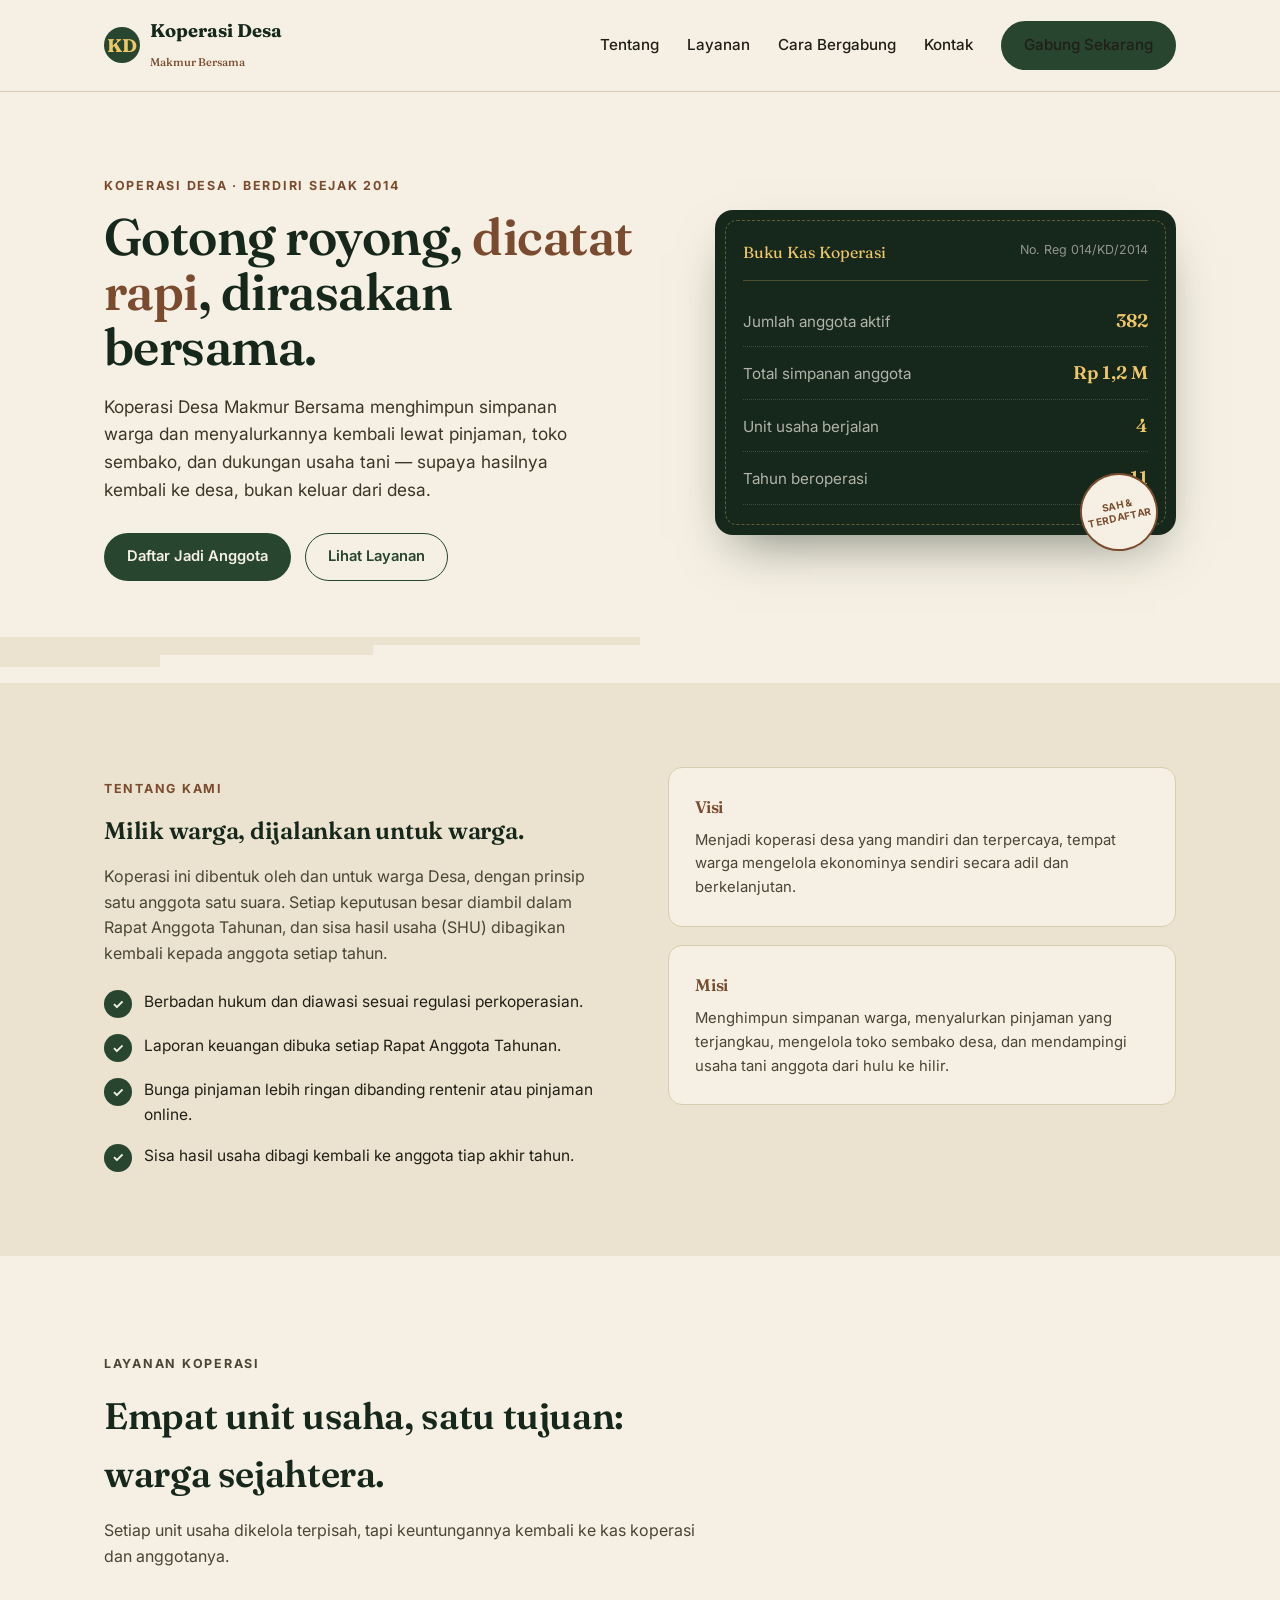
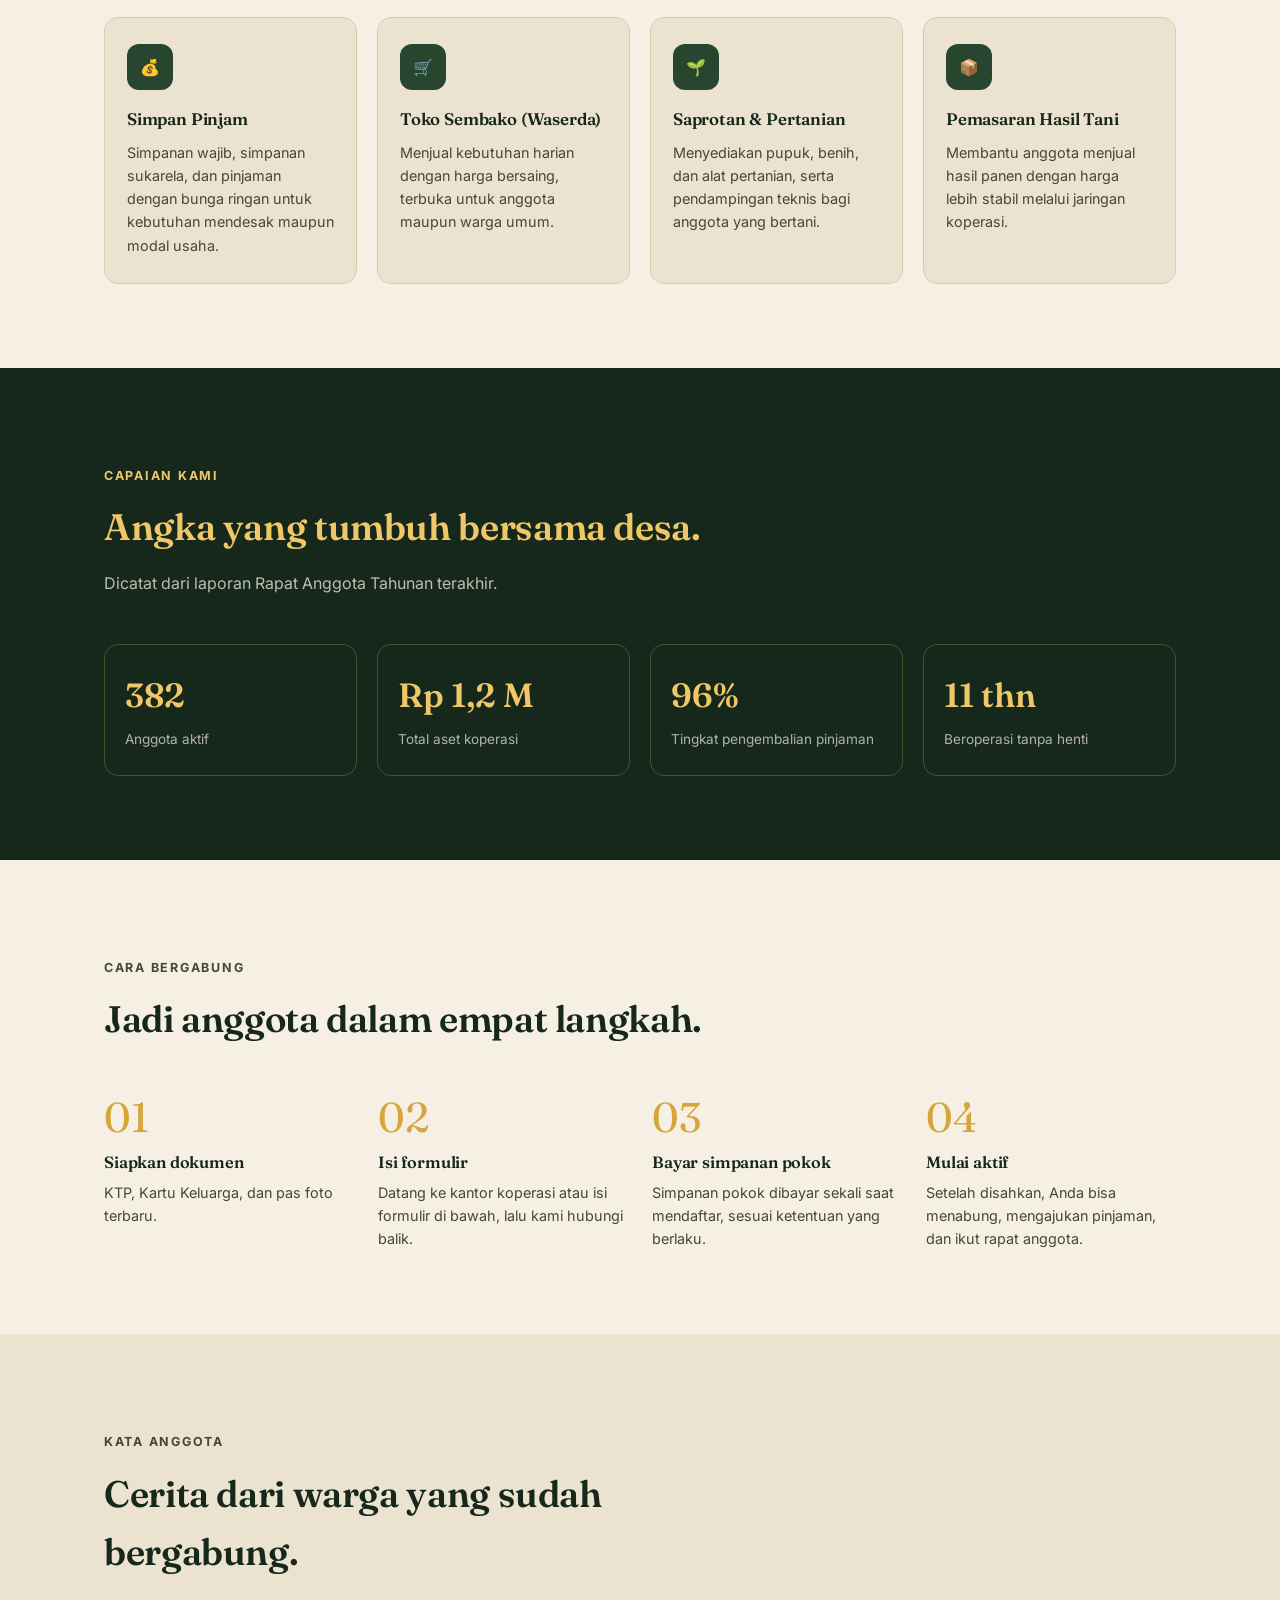
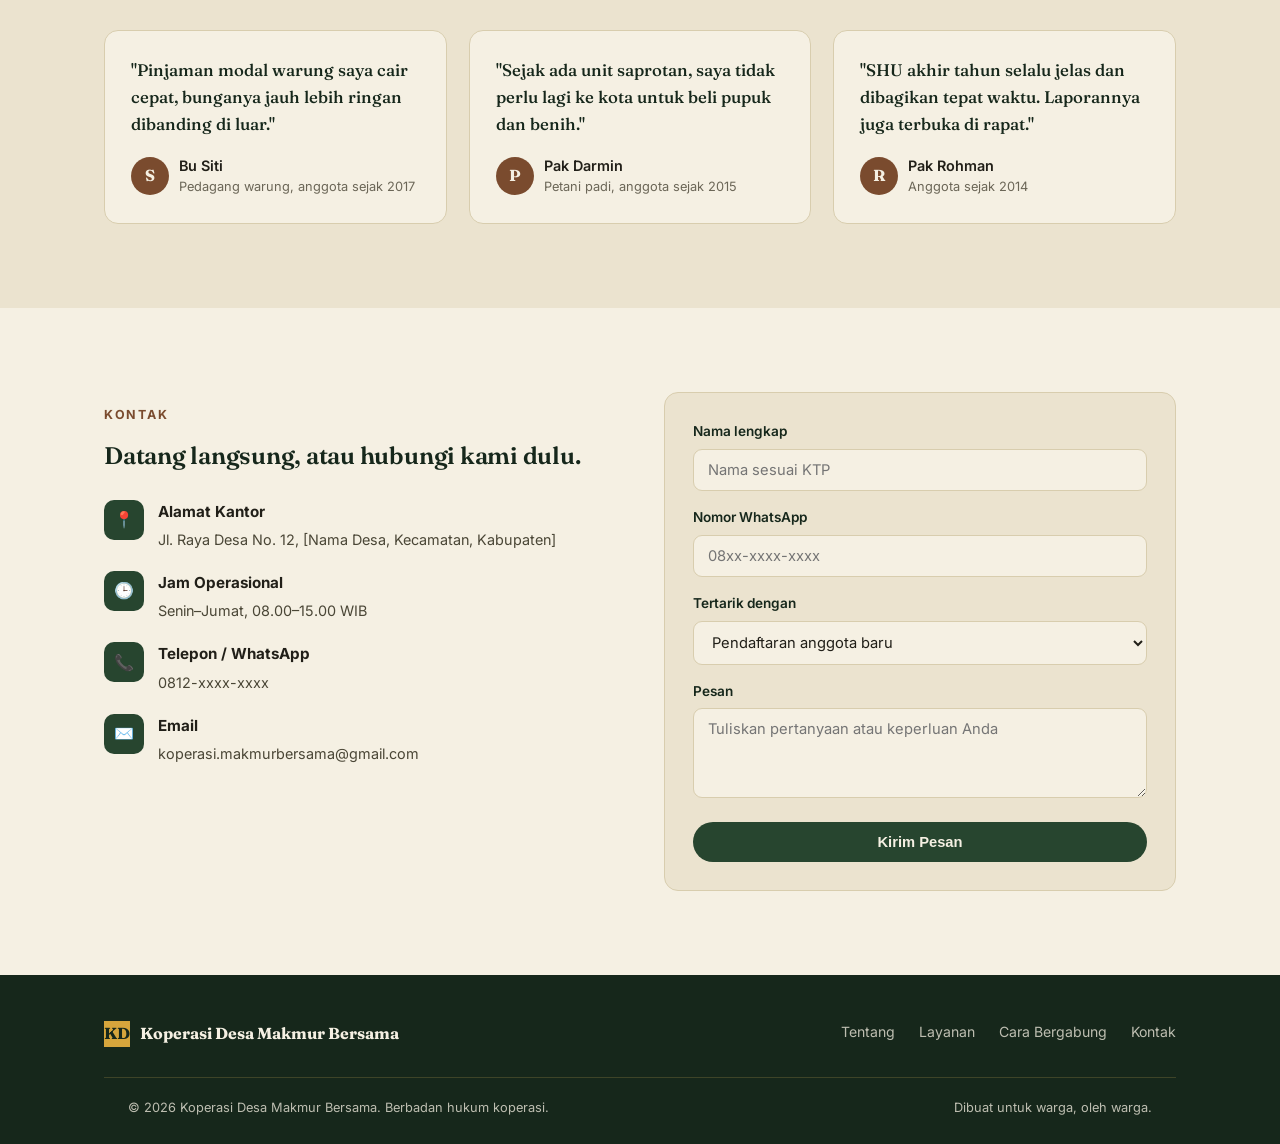
==== 99.99.99.9999/koperasi/index.html @ 0ef61eac "Add files via upload" ====
<!DOCTYPE html>
<html lang="id">
<head>
<meta charset="UTF-8">
<meta name="viewport" content="width=device-width, initial-scale=1.0">
<title>Koperasi Desa Makmur Bersama</title>
<meta name="description" content="Koperasi Desa Makmur Bersama — simpan pinjam, toko sembako, dan layanan pertanian untuk warga desa.">
<link rel="preconnect" href="https://fonts.googleapis.com">
<link rel="preconnect" href="https://fonts.gstatic.com" crossorigin>
<link href="https://fonts.googleapis.com/css2?family=Fraunces:opsz,wght@9..144,400;9..144,500;9..144,600;9..144,700&family=Inter:wght@400;500;600;700&display=swap" rel="stylesheet">
<style>
  :root{
    --hijau-sawah:#27452F;
    --hijau-tua:#16271B;
    --emas-padi:#D6A53C;
    --emas-muda:#F0C766;
    --tanah:#7A4B2E;
    --kertas:#F5F0E3;
    --kertas-gelap:#EBE3CF;
    --tinta:#211F18;
    --abu:#6B6657;
    --garis:#D8CDAE;
    --maxw:1120px;
    --radius:14px;
  }
  *{box-sizing:border-box;}
  html{scroll-behavior:smooth;}
  body{
    margin:0;
    background:var(--kertas);
    color:var(--tinta);
    font-family:'Inter',sans-serif;
    font-size:16px;
    line-height:1.6;
  }
  h1,h2,h3,.display{
    font-family:'Fraunces',serif;
    font-weight:600;
    letter-spacing:-0.01em;
    color:var(--hijau-tua);
    margin:0;
  }
  img{max-width:100%;display:block;}
  a{color:inherit;text-decoration:none;}
  .wrap{max-width:var(--maxw);margin:0 auto;padding:0 24px;}
  .eyebrow{
    font-size:0.78rem;
    text-transform:uppercase;
    letter-spacing:0.14em;
    color:var(--tanah);
    font-weight:700;
  }

  /* ===== Header ===== */
  header{
    position:sticky;top:0;z-index:50;
    background:rgba(245,240,227,0.92);
    backdrop-filter:blur(6px);
    border-bottom:1px solid var(--garis);
  }
  .navbar{
    display:flex;align-items:center;justify-content:space-between;
    padding:16px 24px;
  }
  .brand{display:flex;align-items:center;gap:10px;font-family:'Fraunces',serif;font-weight:700;font-size:1.15rem;color:var(--hijau-tua);}
  .brand .mark{
    width:36px;height:36px;border-radius:50%;
    background:var(--hijau-sawah);
    display:flex;align-items:center;justify-content:center;
    color:var(--emas-muda);font-weight:700;font-family:'Fraunces',serif;
    flex-shrink:0;
  }
  nav.menu{display:flex;gap:28px;align-items:center;}
  nav.menu a{font-size:0.95rem;font-weight:500;color:var(--tinta);}
  nav.menu a:hover{color:var(--hijau-sawah);}
  .btn{
    display:inline-flex;align-items:center;justify-content:center;gap:8px;
    padding:11px 22px;border-radius:999px;
    font-weight:600;font-size:0.92rem;
    border:1px solid transparent;cursor:pointer;
    transition:transform .15s ease, background .2s ease, color .2s ease;
  }
  .btn-primary{background:var(--hijau-sawah);color:var(--kertas);}
  .btn-primary:hover{background:var(--hijau-tua);}
  .btn-ghost{border-color:var(--hijau-sawah);color:var(--hijau-sawah);}
  .btn-ghost:hover{background:var(--hijau-sawah);color:var(--kertas);}
  .btn:active{transform:scale(0.97);}
  .navtoggle{display:none;background:none;border:none;font-size:1.6rem;color:var(--hijau-tua);cursor:pointer;}

  /* ===== Hero ===== */
  .hero{
    padding:72px 0 0;
    position:relative;
    overflow:hidden;
  }
  .hero-grid{
    display:grid;grid-template-columns:1.1fr 0.9fr;gap:48px;
    align-items:center;
    padding-bottom:56px;
  }
  .hero h1{font-size:clamp(2.2rem, 4vw, 3.4rem);line-height:1.08;}
  .hero h1 em{color:var(--tanah);font-style:normal;}
  .hero p.lede{
    margin-top:18px;font-size:1.08rem;color:#3a3727;max-width:480px;
  }
  .hero-cta{display:flex;gap:14px;margin-top:30px;flex-wrap:wrap;}

  /* passbook-style hero card */
  .passbook{
    background:var(--hijau-tua);
    border-radius:18px;
    padding:30px 28px;
    color:var(--kertas);
    position:relative;
    box-shadow:0 24px 50px -20px rgba(22,39,27,0.55);
  }
  .passbook::before{
    content:"";
    position:absolute;inset:10px;
    border:1px dashed rgba(240,199,102,0.35);
    border-radius:12px;
    pointer-events:none;
  }
  .passbook-head{
    display:flex;justify-content:space-between;align-items:flex-start;
    border-bottom:1px solid rgba(240,199,102,0.25);
    padding-bottom:14px;margin-bottom:14px;
  }
  .passbook-head .tag{font-family:'Fraunces',serif;font-size:1rem;color:var(--emas-muda);}
  .passbook-head .no{font-size:0.78rem;color:rgba(245,240,227,0.55);}
  .ledger-row{
    display:flex;justify-content:space-between;align-items:baseline;
    padding:11px 0;border-bottom:1px dotted rgba(245,240,227,0.18);
    font-size:0.95rem;
  }
  .ledger-row:last-child{border-bottom:none;}
  .ledger-row .label{color:rgba(245,240,227,0.7);}
  .ledger-row .value{font-family:'Fraunces',serif;font-weight:600;font-size:1.15rem;color:var(--emas-muda);}
  .stamp{
    position:absolute;right:18px;bottom:-16px;
    width:78px;height:78px;border-radius:50%;
    border:2px solid var(--tanah);
    color:var(--tanah);
    display:flex;align-items:center;justify-content:center;
    text-align:center;font-size:0.62rem;font-weight:700;letter-spacing:0.05em;
    text-transform:uppercase;background:var(--kertas);
    transform:rotate(-12deg);
    line-height:1.2;
  }

  /* terraced divider — signature motif */
  .terrace{height:46px;width:100%;display:block;}

  section{padding:84px 0;}
  .section-head{max-width:620px;margin-bottom:48px;}
  .section-head h2{font-size:clamp(1.7rem,3vw,2.3rem);margin-top:10px;}
  .section-head p{margin-top:14px;color:#4a4636;}

  /* ===== Tentang ===== */
  .tentang{background:var(--kertas-gelap);}
  .tentang-grid{display:grid;grid-template-columns:1fr 1fr;gap:56px;align-items:start;}
  .tentang-list{list-style:none;margin:24px 0 0;padding:0;display:grid;gap:16px;}
  .tentang-list li{display:flex;gap:12px;align-items:flex-start;font-size:0.97rem;}
  .tentang-list .ico{
    flex-shrink:0;width:28px;height:28px;border-radius:50%;
    background:var(--hijau-sawah);color:var(--kertas);
    display:flex;align-items:center;justify-content:center;font-size:0.85rem;font-weight:700;
  }
  .visi-card{
    background:var(--kertas);border:1px solid var(--garis);border-radius:var(--radius);
    padding:26px;
  }
  .visi-card + .visi-card{margin-top:18px;}
  .visi-card h3{font-size:1.05rem;color:var(--tanah);margin-bottom:8px;}
  .visi-card p{margin:0;font-size:0.93rem;color:#4a4636;}

  /* ===== Layanan ===== */
  .layanan-grid{display:grid;grid-template-columns:repeat(4,1fr);gap:20px;}
  .card{
    background:var(--kertas-gelap);
    border:1px solid var(--garis);
    border-radius:var(--radius);
    padding:26px 22px;
    transition:transform .2s ease, box-shadow .2s ease;
  }
  .card:hover{transform:translateY(-4px);box-shadow:0 16px 30px -18px rgba(33,31,24,0.35);}
  .card .ico-wrap{
    width:46px;height:46px;border-radius:12px;background:var(--hijau-sawah);
    display:flex;align-items:center;justify-content:center;margin-bottom:16px;
    color:var(--emas-muda);
  }
  .card h3{font-size:1.05rem;margin-bottom:8px;}
  .card p{margin:0;font-size:0.9rem;color:#4a4636;}

  /* ===== Keunggulan ===== */
  .keunggulan{background:var(--hijau-tua);color:var(--kertas);}
  .keunggulan .section-head h2{color:var(--emas-muda);}
  .keunggulan .section-head p{color:rgba(245,240,227,0.75);}
  .keunggulan-grid{display:grid;grid-template-columns:repeat(4,1fr);gap:20px;}
  .stat{
    border:1px solid rgba(240,199,102,0.25);
    border-radius:var(--radius);
    padding:24px 20px;
    text-align:left;
  }
  .stat .num{font-family:'Fraunces',serif;font-size:2.1rem;color:var(--emas-muda);font-weight:600;}
  .stat .lbl{font-size:0.85rem;color:rgba(245,240,227,0.7);margin-top:6px;}

  /* ===== Cara Bergabung ===== */
  .langkah-grid{display:grid;grid-template-columns:repeat(4,1fr);gap:24px;}
  .langkah{position:relative;padding-left:0;}
  .langkah .step-no{
    font-family:'Fraunces',serif;font-size:2.6rem;color:var(--emas-padi);
    line-height:1;
  }
  .langkah h3{font-size:1.02rem;margin:10px 0 6px;}
  .langkah p{margin:0;font-size:0.9rem;color:#4a4636;}

  /* ===== Testimoni ===== */
  .testimoni{background:var(--kertas-gelap);}
  .testi-grid{display:grid;grid-template-columns:repeat(3,1fr);gap:22px;}
  .testi-card{
    background:var(--kertas);border:1px solid var(--garis);border-radius:var(--radius);
    padding:26px;
  }
  .testi-card p.quote{font-family:'Fraunces',serif;font-size:1.05rem;color:var(--hijau-tua);margin:0 0 16px;font-weight:500;}
  .testi-who{display:flex;align-items:center;gap:10px;}
  .testi-who .avatar{
    width:38px;height:38px;border-radius:50%;background:var(--tanah);color:var(--kertas);
    display:flex;align-items:center;justify-content:center;font-weight:700;font-family:'Fraunces',serif;
    flex-shrink:0;
  }
  .testi-who .name{font-weight:600;font-size:0.9rem;}
  .testi-who .role{font-size:0.8rem;color:var(--abu);}

  /* ===== Kontak ===== */
  .kontak-grid{display:grid;grid-template-columns:1fr 1fr;gap:48px;}
  .info-row{display:flex;gap:14px;margin-bottom:20px;align-items:flex-start;}
  .info-row .ico{
    width:40px;height:40px;border-radius:10px;background:var(--hijau-sawah);color:var(--emas-muda);
    display:flex;align-items:center;justify-content:center;flex-shrink:0;
  }
  .info-row h4{margin:0 0 4px;font-size:0.95rem;}
  .info-row p{margin:0;font-size:0.9rem;color:#4a4636;}
  form.formulir{
    background:var(--kertas-gelap);border:1px solid var(--garis);border-radius:var(--radius);
    padding:28px;display:grid;gap:16px;
  }
  .formulir label{font-size:0.85rem;font-weight:600;display:block;margin-bottom:6px;color:var(--hijau-tua);}
  .formulir input, .formulir select, .formulir textarea{
    width:100%;padding:11px 14px;border-radius:9px;border:1px solid var(--garis);
    background:var(--kertas);font-family:inherit;font-size:0.92rem;color:var(--tinta);
  }
  .formulir input:focus, .formulir select:focus, .formulir textarea:focus{
    outline:2px solid var(--hijau-sawah);outline-offset:1px;
  }
  .formulir textarea{resize:vertical;min-height:90px;}

  /* ===== Footer ===== */
  footer{background:var(--hijau-tua);color:rgba(245,240,227,0.75);padding:46px 0 26px;}
  .footer-grid{display:flex;justify-content:space-between;flex-wrap:wrap;gap:24px;padding-bottom:30px;border-bottom:1px solid rgba(240,199,102,0.18);}
  .footer-brand{display:flex;align-items:center;gap:10px;color:var(--kertas);font-family:'Fraunces',serif;font-weight:700;}
  .footer-links{display:flex;gap:24px;flex-wrap:wrap;font-size:0.88rem;}
  .footer-bottom{padding-top:20px;font-size:0.8rem;display:flex;justify-content:space-between;flex-wrap:wrap;gap:8px;}

  /* ===== Responsiveness ===== */
  @media (max-width: 920px){
    .hero-grid, .tentang-grid, .kontak-grid{grid-template-columns:1fr;}
    .layanan-grid, .keunggulan-grid, .langkah-grid{grid-template-columns:repeat(2,1fr);}
    .testi-grid{grid-template-columns:1fr;}
  }
  @media (max-width: 680px){
    nav.menu{
      position:fixed;top:68px;left:0;right:0;background:var(--kertas);
      flex-direction:column;align-items:flex-start;padding:20px 24px;
      border-bottom:1px solid var(--garis);
      display:none;gap:16px;
    }
    nav.menu.open{display:flex;}
    .navtoggle{display:block;}
    .layanan-grid, .keunggulan-grid, .langkah-grid{grid-template-columns:1fr;}
    .hero{padding-top:24px;}
  }
</style>
</head>
<body>

<header>
  <div class="navbar wrap">
    <div class="brand">
      <span class="mark">KD</span>
      <span>Koperasi Desa<br><small style="font-weight:500;font-size:0.7rem;color:var(--tanah);">Makmur Bersama</small></span>
    </div>
    <nav class="menu" id="menu">
      <a href="#tentang">Tentang</a>
      <a href="#layanan">Layanan</a>
      <a href="#bergabung">Cara Bergabung</a>
      <a href="#kontak">Kontak</a>
      <a href="#kontak" class="btn btn-primary">Gabung Sekarang</a>
    </nav>
    <button class="navtoggle" id="navtoggle" aria-label="Buka menu">☰</button>
  </div>
</header>

<section class="hero">
  <div class="wrap hero-grid">
    <div>
      <p class="eyebrow">Koperasi Desa · Berdiri sejak 2014</p>
      <h1>Gotong royong, <em>dicatat rapi</em>, dirasakan bersama.</h1>
      <p class="lede">Koperasi Desa Makmur Bersama menghimpun simpanan warga dan menyalurkannya kembali lewat pinjaman, toko sembako, dan dukungan usaha tani — supaya hasilnya kembali ke desa, bukan keluar dari desa.</p>
      <div class="hero-cta">
        <a href="#kontak" class="btn btn-primary">Daftar Jadi Anggota</a>
        <a href="#layanan" class="btn btn-ghost">Lihat Layanan</a>
      </div>
    </div>
    <div class="passbook">
      <div class="passbook-head">
        <span class="tag">Buku Kas Koperasi</span>
        <span class="no">No. Reg 014/KD/2014</span>
      </div>
      <div class="ledger-row"><span class="label">Jumlah anggota aktif</span><span class="value" data-count="382">0</span></div>
      <div class="ledger-row"><span class="label">Total simpanan anggota</span><span class="value">Rp 1,2 M</span></div>
      <div class="ledger-row"><span class="label">Unit usaha berjalan</span><span class="value" data-count="4">0</span></div>
      <div class="ledger-row"><span class="label">Tahun beroperasi</span><span class="value" data-count="11">0</span></div>
      <div class="stamp">Sah &amp;<br>Terdaftar</div>
    </div>
  </div>
  <svg class="terrace" viewBox="0 0 1200 46" preserveAspectRatio="none">
    <rect width="1200" height="46" fill="#EBE3CF"/>
    <path d="M0 46 L0 30 L150 30 L150 18 L350 18 L350 8 L600 8 L600 0 L1200 0 L1200 46 Z" fill="#F5F0E3"/>
  </svg>
</section>

<section id="tentang" class="tentang">
  <div class="wrap tentang-grid">
    <div>
      <p class="eyebrow">Tentang Kami</p>
      <h2>Milik warga, dijalankan untuk warga.</h2>
      <p style="margin-top:14px;color:#4a4636;">Koperasi ini dibentuk oleh dan untuk warga Desa, dengan prinsip satu anggota satu suara. Setiap keputusan besar diambil dalam Rapat Anggota Tahunan, dan sisa hasil usaha (SHU) dibagikan kembali kepada anggota setiap tahun.</p>
      <ul class="tentang-list">
        <li><span class="ico">✓</span><span>Berbadan hukum dan diawasi sesuai regulasi perkoperasian.</span></li>
        <li><span class="ico">✓</span><span>Laporan keuangan dibuka setiap Rapat Anggota Tahunan.</span></li>
        <li><span class="ico">✓</span><span>Bunga pinjaman lebih ringan dibanding rentenir atau pinjaman online.</span></li>
        <li><span class="ico">✓</span><span>Sisa hasil usaha dibagi kembali ke anggota tiap akhir tahun.</span></li>
      </ul>
    </div>
    <div>
      <div class="visi-card">
        <h3>Visi</h3>
        <p>Menjadi koperasi desa yang mandiri dan terpercaya, tempat warga mengelola ekonominya sendiri secara adil dan berkelanjutan.</p>
      </div>
      <div class="visi-card">
        <h3>Misi</h3>
        <p>Menghimpun simpanan warga, menyalurkan pinjaman yang terjangkau, mengelola toko sembako desa, dan mendampingi usaha tani anggota dari hulu ke hilir.</p>
      </div>
    </div>
  </div>
</section>

<section id="layanan">
  <div class="wrap">
    <div class="section-head">
      <p class="eyebrow">Layanan Koperasi</p>
      <h2>Empat unit usaha, satu tujuan: warga sejahtera.</h2>
      <p>Setiap unit usaha dikelola terpisah, tapi keuntungannya kembali ke kas koperasi dan anggotanya.</p>
    </div>
    <div class="layanan-grid">
      <div class="card">
        <div class="ico-wrap">💰</div>
        <h3>Simpan Pinjam</h3>
        <p>Simpanan wajib, simpanan sukarela, dan pinjaman dengan bunga ringan untuk kebutuhan mendesak maupun modal usaha.</p>
      </div>
      <div class="card">
        <div class="ico-wrap">🛒</div>
        <h3>Toko Sembako (Waserda)</h3>
        <p>Menjual kebutuhan harian dengan harga bersaing, terbuka untuk anggota maupun warga umum.</p>
      </div>
      <div class="card">
        <div class="ico-wrap">🌱</div>
        <h3>Saprotan &amp; Pertanian</h3>
        <p>Menyediakan pupuk, benih, dan alat pertanian, serta pendampingan teknis bagi anggota yang bertani.</p>
      </div>
      <div class="card">
        <div class="ico-wrap">📦</div>
        <h3>Pemasaran Hasil Tani</h3>
        <p>Membantu anggota menjual hasil panen dengan harga lebih stabil melalui jaringan koperasi.</p>
      </div>
    </div>
  </div>
</section>

<section class="keunggulan">
  <div class="wrap">
    <div class="section-head">
      <p class="eyebrow" style="color:var(--emas-muda);">Capaian Kami</p>
      <h2>Angka yang tumbuh bersama desa.</h2>
      <p>Dicatat dari laporan Rapat Anggota Tahunan terakhir.</p>
    </div>
    <div class="keunggulan-grid">
      <div class="stat"><div class="num">382</div><div class="lbl">Anggota aktif</div></div>
      <div class="stat"><div class="num">Rp 1,2 M</div><div class="lbl">Total aset koperasi</div></div>
      <div class="stat"><div class="num">96%</div><div class="lbl">Tingkat pengembalian pinjaman</div></div>
      <div class="stat"><div class="num">11 thn</div><div class="lbl">Beroperasi tanpa henti</div></div>
    </div>
  </div>
</section>

<section id="bergabung">
  <div class="wrap">
    <div class="section-head">
      <p class="eyebrow">Cara Bergabung</p>
      <h2>Jadi anggota dalam empat langkah.</h2>
    </div>
    <div class="langkah-grid">
      <div class="langkah">
        <div class="step-no">01</div>
        <h3>Siapkan dokumen</h3>
        <p>KTP, Kartu Keluarga, dan pas foto terbaru.</p>
      </div>
      <div class="langkah">
        <div class="step-no">02</div>
        <h3>Isi formulir</h3>
        <p>Datang ke kantor koperasi atau isi formulir di bawah, lalu kami hubungi balik.</p>
      </div>
      <div class="langkah">
        <div class="step-no">03</div>
        <h3>Bayar simpanan pokok</h3>
        <p>Simpanan pokok dibayar sekali saat mendaftar, sesuai ketentuan yang berlaku.</p>
      </div>
      <div class="langkah">
        <div class="step-no">04</div>
        <h3>Mulai aktif</h3>
        <p>Setelah disahkan, Anda bisa menabung, mengajukan pinjaman, dan ikut rapat anggota.</p>
      </div>
    </div>
  </div>
</section>

<section class="testimoni">
  <div class="wrap">
    <div class="section-head">
      <p class="eyebrow">Kata Anggota</p>
      <h2>Cerita dari warga yang sudah bergabung.</h2>
    </div>
    <div class="testi-grid">
      <div class="testi-card">
        <p class="quote">"Pinjaman modal warung saya cair cepat, bunganya jauh lebih ringan dibanding di luar."</p>
        <div class="testi-who"><span class="avatar">S</span><div><div class="name">Bu Siti</div><div class="role">Pedagang warung, anggota sejak 2017</div></div></div>
      </div>
      <div class="testi-card">
        <p class="quote">"Sejak ada unit saprotan, saya tidak perlu lagi ke kota untuk beli pupuk dan benih."</p>
        <div class="testi-who"><span class="avatar">P</span><div><div class="name">Pak Darmin</div><div class="role">Petani padi, anggota sejak 2015</div></div></div>
      </div>
      <div class="testi-card">
        <p class="quote">"SHU akhir tahun selalu jelas dan dibagikan tepat waktu. Laporannya juga terbuka di rapat."</p>
        <div class="testi-who"><span class="avatar">R</span><div><div class="name">Pak Rohman</div><div class="role">Anggota sejak 2014</div></div></div>
      </div>
    </div>
  </div>
</section>

<section id="kontak">
  <div class="wrap kontak-grid">
    <div>
      <p class="eyebrow">Kontak</p>
      <h2 style="margin-bottom:24px;">Datang langsung, atau hubungi kami dulu.</h2>
      <div class="info-row">
        <div class="ico">📍</div>
        <div><h4>Alamat Kantor</h4><p>Jl. Raya Desa No. 12, [Nama Desa, Kecamatan, Kabupaten]</p></div>
      </div>
      <div class="info-row">
        <div class="ico">🕒</div>
        <div><h4>Jam Operasional</h4><p>Senin–Jumat, 08.00–15.00 WIB</p></div>
      </div>
      <div class="info-row">
        <div class="ico">📞</div>
        <div><h4>Telepon / WhatsApp</h4><p>0812-xxxx-xxxx</p></div>
      </div>
      <div class="info-row">
        <div class="ico">✉️</div>
        <div><h4>Email</h4><p>koperasi.makmurbersama@gmail.com</p></div>
      </div>
    </div>
    <form class="formulir" action="mailto:koperasi.makmurbersama@gmail.com" method="post" enctype="text/plain">
      <div>
        <label for="nama">Nama lengkap</label>
        <input type="text" id="nama" name="nama" placeholder="Nama sesuai KTP" required>
      </div>
      <div>
        <label for="wa">Nomor WhatsApp</label>
        <input type="tel" id="wa" name="whatsapp" placeholder="08xx-xxxx-xxxx" required>
      </div>
      <div>
        <label for="minat">Tertarik dengan</label>
        <select id="minat" name="minat">
          <option>Pendaftaran anggota baru</option>
          <option>Simpan pinjam</option>
          <option>Toko sembako</option>
          <option>Saprotan / pertanian</option>
          <option>Pertanyaan lain</option>
        </select>
      </div>
      <div>
        <label for="pesan">Pesan</label>
        <textarea id="pesan" name="pesan" placeholder="Tuliskan pertanyaan atau keperluan Anda"></textarea>
      </div>
      <button type="submit" class="btn btn-primary">Kirim Pesan</button>
    </form>
  </div>
</section>

<footer>
  <div class="wrap">
    <div class="footer-grid">
      <div class="footer-brand"><span class="mark" style="background:var(--emas-padi);color:var(--hijau-tua);">KD</span> Koperasi Desa Makmur Bersama</div>
      <div class="footer-links">
        <a href="#tentang">Tentang</a>
        <a href="#layanan">Layanan</a>
        <a href="#bergabung">Cara Bergabung</a>
        <a href="#kontak">Kontak</a>
      </div>
    </div>
    <div class="wrap footer-bottom">
      <span>© 2026 Koperasi Desa Makmur Bersama. Berbadan hukum koperasi.</span>
      <span>Dibuat untuk warga, oleh warga.</span>
    </div>
  </div>
</footer>

<script>
  const toggle = document.getElementById('navtoggle');
  const menu = document.getElementById('menu');
  toggle.addEventListener('click', () => menu.classList.toggle('open'));
  menu.querySelectorAll('a').forEach(a => a.addEventListener('click', () => menu.classList.remove('open')));

  // simple count-up for ledger numbers, respects reduced motion
  const prefersReduced = window.matchMedia('(prefers-reduced-motion: reduce)').matches;
  document.querySelectorAll('[data-count]').forEach(el => {
    const target = parseInt(el.getAttribute('data-count'), 10);
    if (prefersReduced) { el.textContent = target; return; }
    let current = 0;
    const step = Math.max(1, Math.ceil(target / 40));
    const tick = () => {
      current += step;
      if (current >= target) { el.textContent = target; return; }
      el.textContent = current;
      requestAnimationFrame(tick);
    };
    requestAnimationFrame(tick);
  });
</script>

</body>
</html>
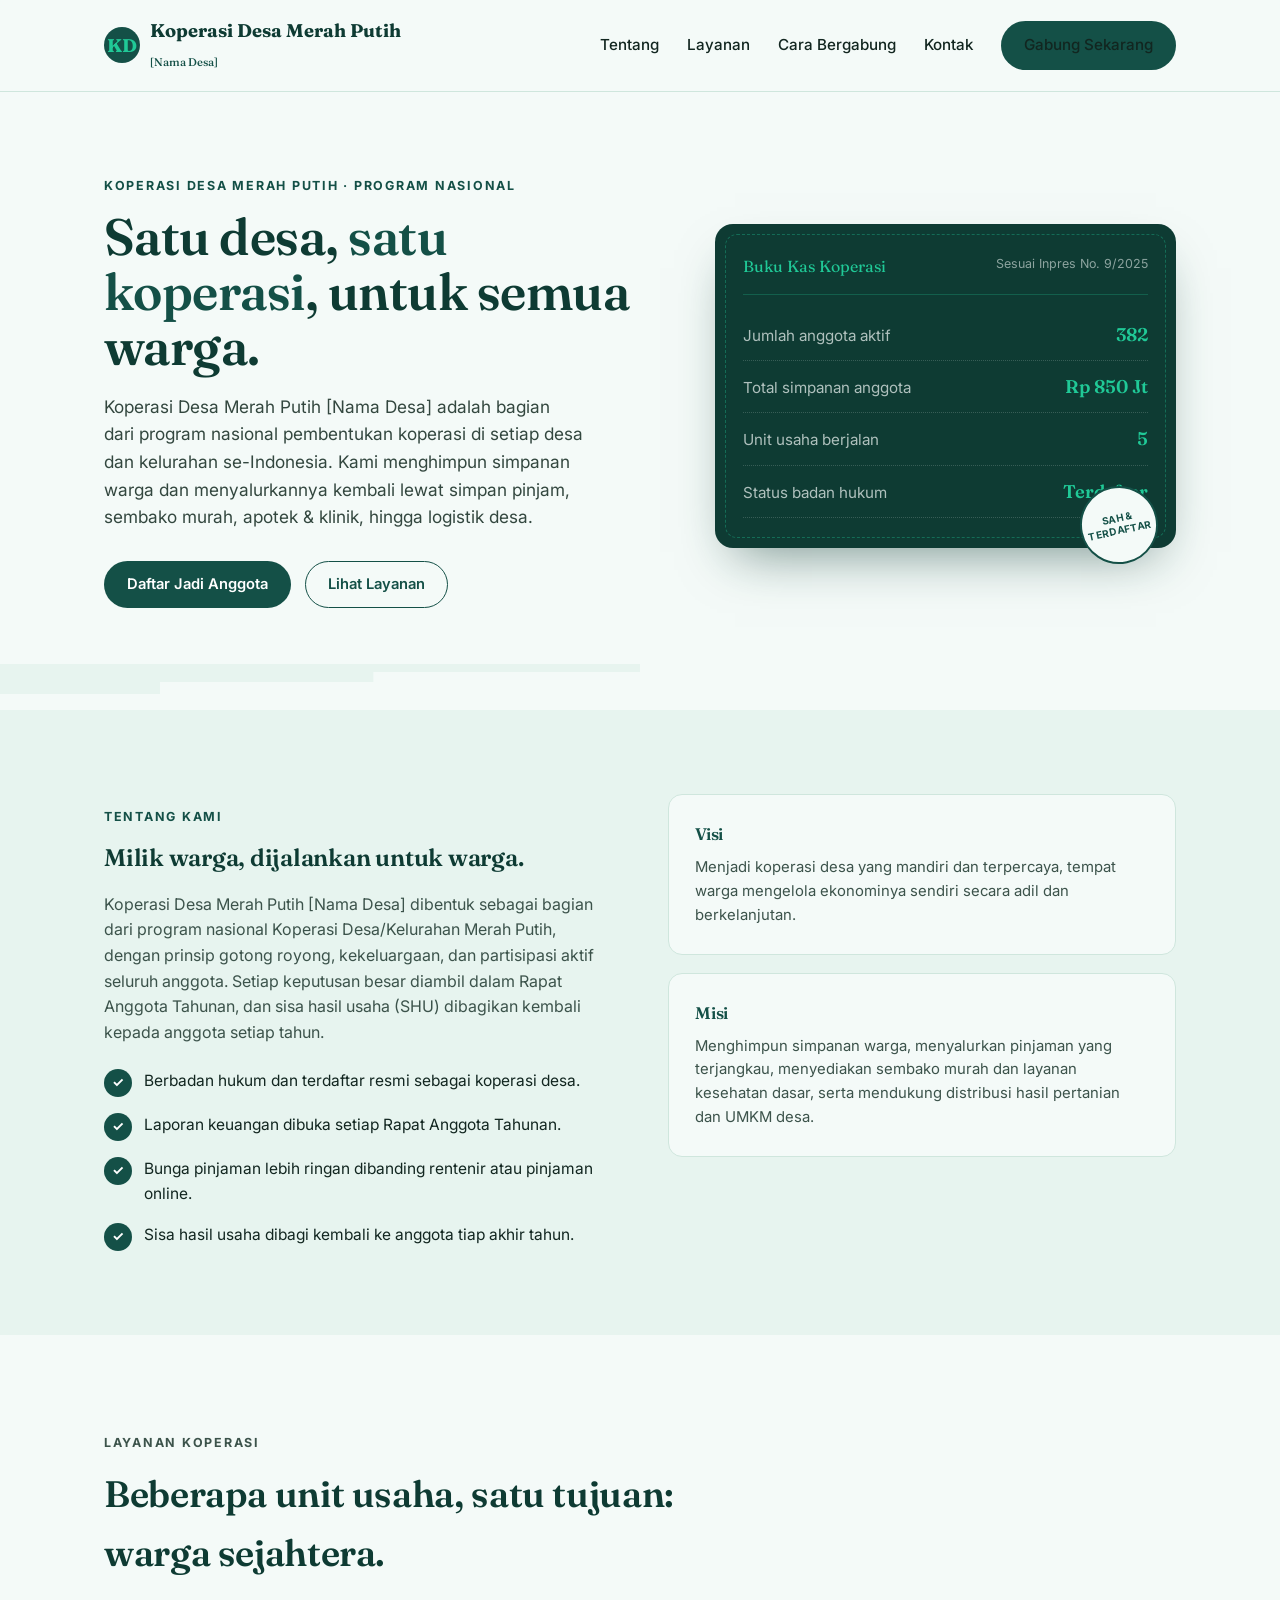
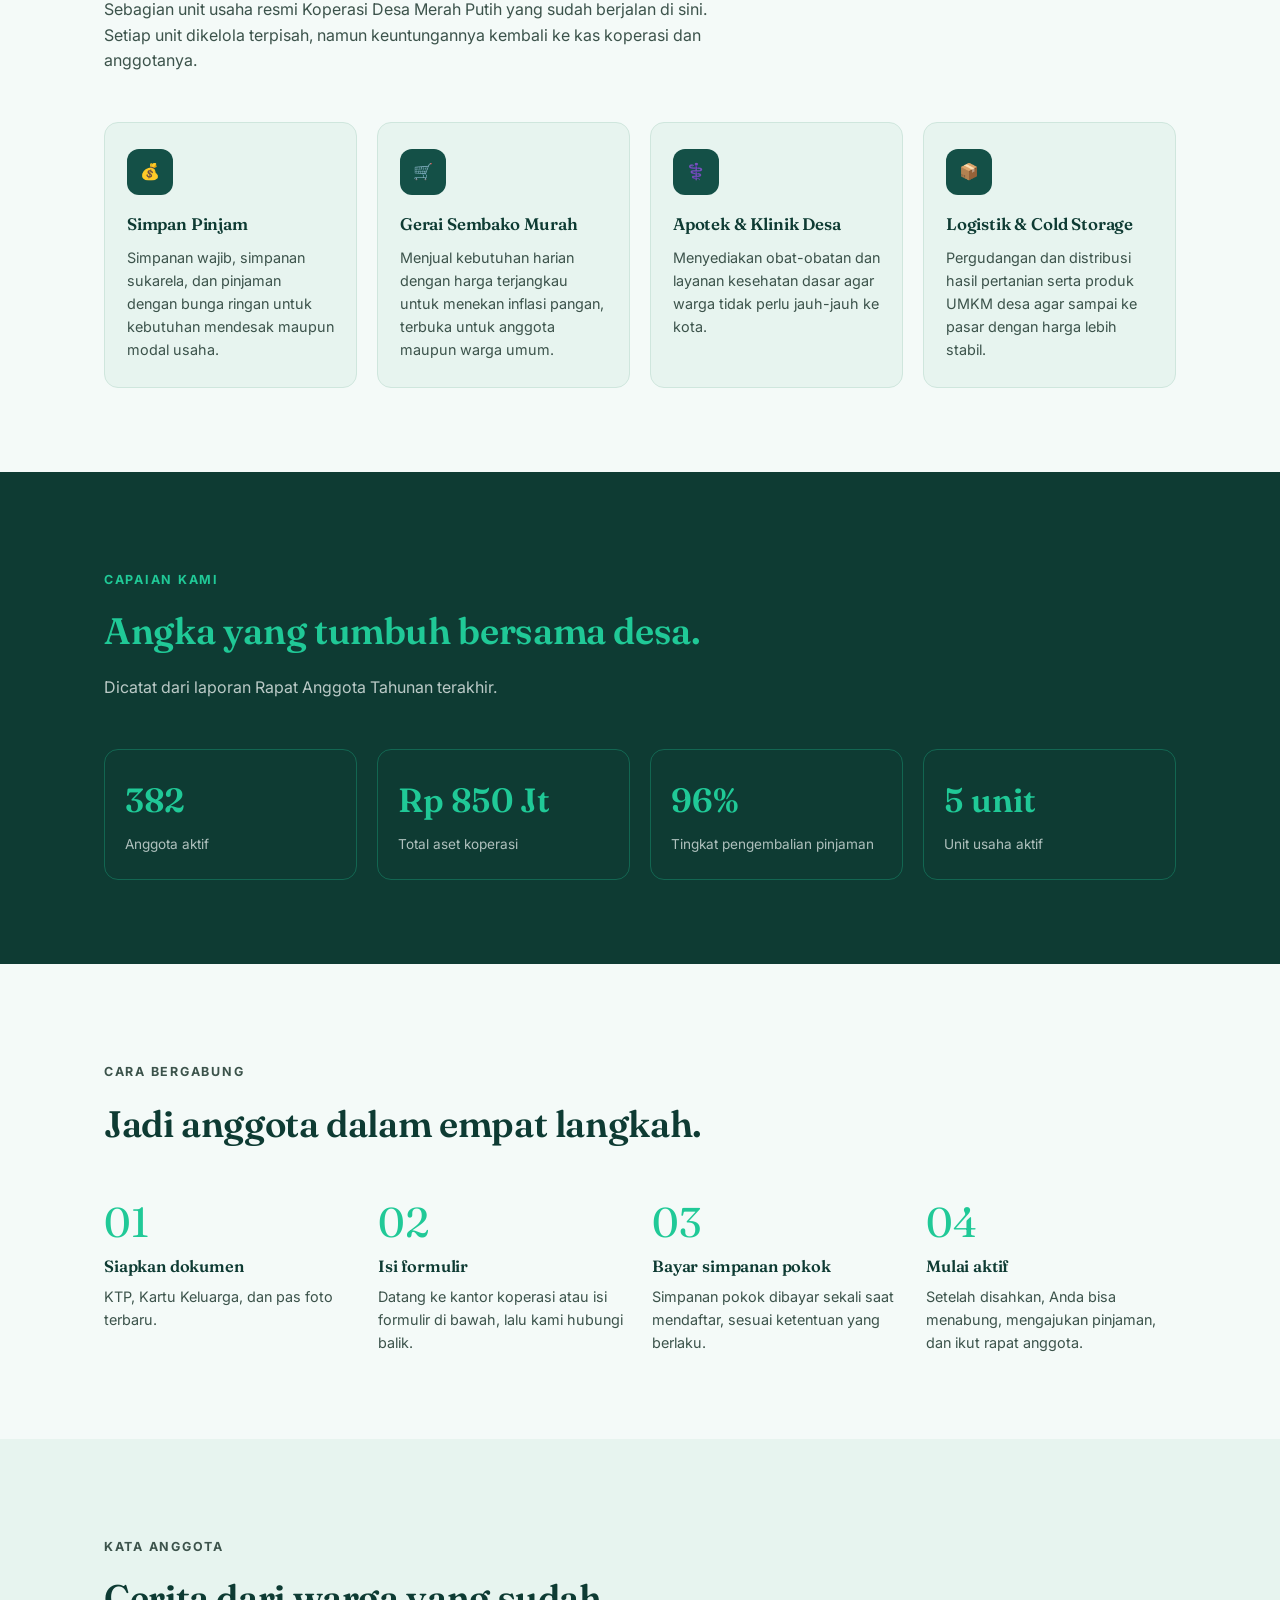
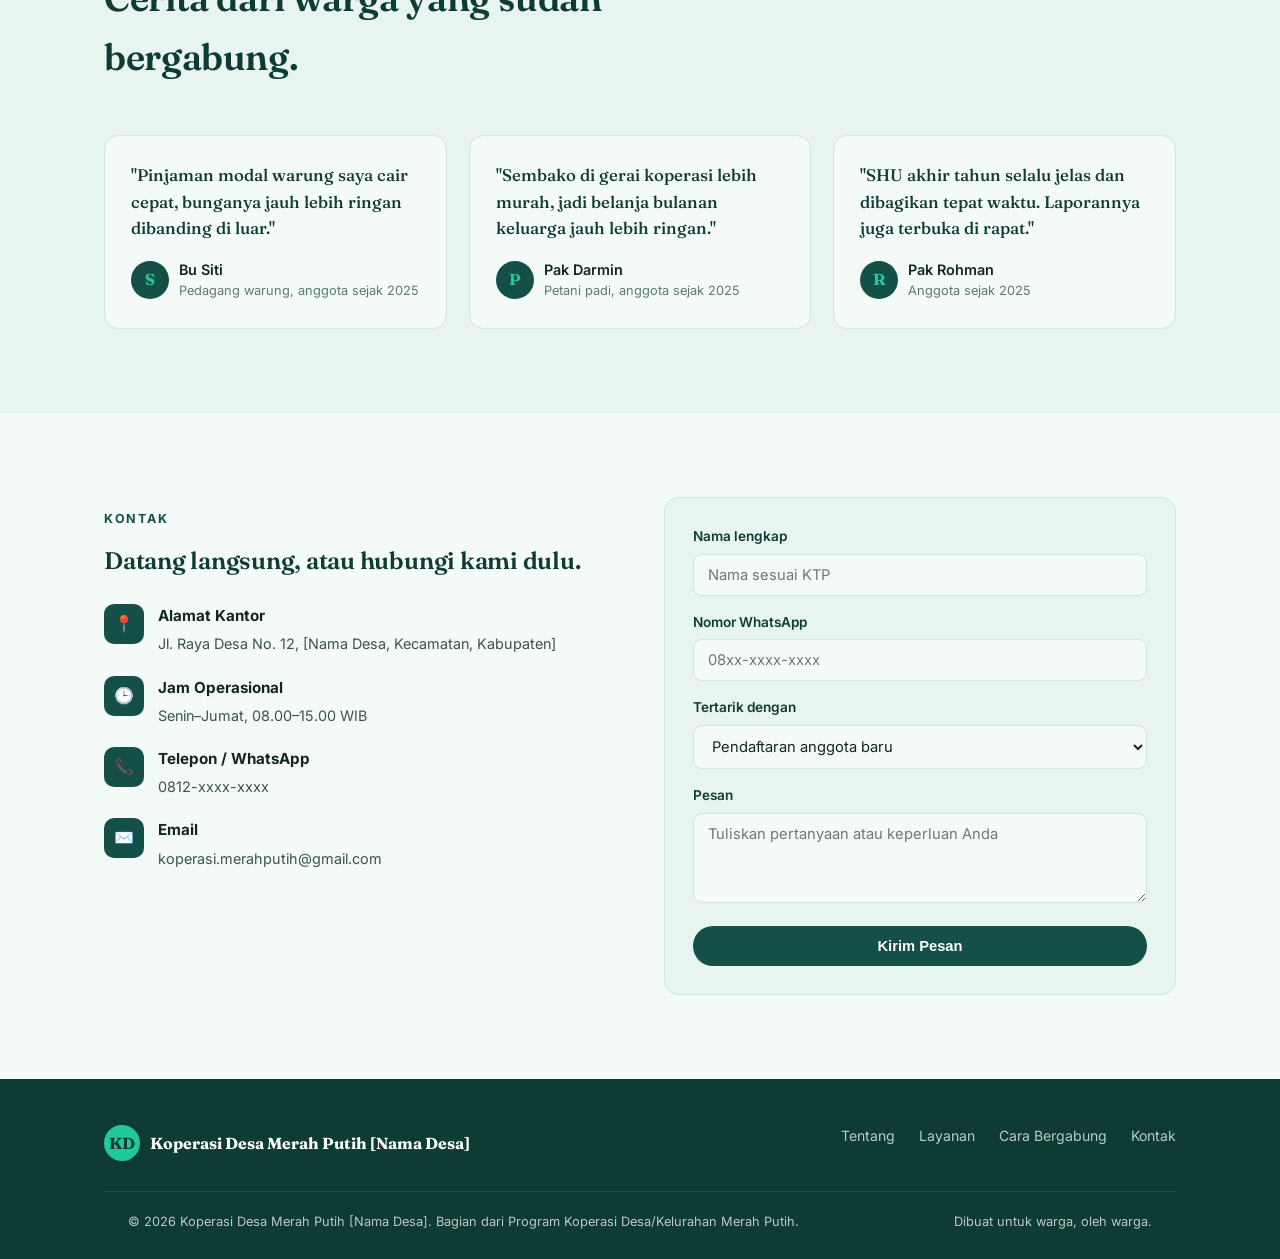
==== commit a0eca31c: "Add files via upload" ====
--- a/99.99.99.9999/koperasi/index.html
+++ b/99.99.99.9999/koperasi/index.html
@@ -3,23 +3,22 @@
 <head>
 <meta charset="UTF-8">
 <meta name="viewport" content="width=device-width, initial-scale=1.0">
-<title>Koperasi Desa Makmur Bersama</title>
-<meta name="description" content="Koperasi Desa Makmur Bersama — simpan pinjam, toko sembako, dan layanan pertanian untuk warga desa.">
+<title>Koperasi Desa Merah Putih</title>
+<meta name="description" content="Koperasi Desa Merah Putih — simpan pinjam, sembako murah, apotek &amp; klinik, hingga logistik desa untuk warga.">
 <link rel="preconnect" href="https://fonts.googleapis.com">
 <link rel="preconnect" href="https://fonts.gstatic.com" crossorigin>
 <link href="https://fonts.googleapis.com/css2?family=Fraunces:opsz,wght@9..144,400;9..144,500;9..144,600;9..144,700&family=Inter:wght@400;500;600;700&display=swap" rel="stylesheet">
 <style>
   :root{
-    --hijau-sawah:#27452F;
-    --hijau-tua:#16271B;
-    --emas-padi:#D6A53C;
-    --emas-muda:#F0C766;
-    --tanah:#7A4B2E;
-    --kertas:#F5F0E3;
-    --kertas-gelap:#EBE3CF;
-    --tinta:#211F18;
-    --abu:#6B6657;
-    --garis:#D8CDAE;
+    --hijau-tua:#0E3B33;
+    --hijau-sawah:#145047;
+    --teal:#20C997;
+    --teal-pudar:#BFEEDF;
+    --kertas:#F4FAF8;
+    --kertas-gelap:#E7F4EF;
+    --tinta:#122620;
+    --abu:#5C7A72;
+    --garis:#CFE6DD;
     --maxw:1120px;
     --radius:14px;
   }
@@ -47,14 +46,14 @@
     font-size:0.78rem;
     text-transform:uppercase;
     letter-spacing:0.14em;
-    color:var(--tanah);
+    color:var(--hijau-sawah);
     font-weight:700;
   }
 
   /* ===== Header ===== */
   header{
     position:sticky;top:0;z-index:50;
-    background:rgba(245,240,227,0.92);
+    background:rgba(244,250,248,0.92);
     backdrop-filter:blur(6px);
     border-bottom:1px solid var(--garis);
   }
@@ -67,9 +66,10 @@
     width:36px;height:36px;border-radius:50%;
     background:var(--hijau-sawah);
     display:flex;align-items:center;justify-content:center;
-    color:var(--emas-muda);font-weight:700;font-family:'Fraunces',serif;
+    color:var(--teal);font-weight:700;font-family:'Fraunces',serif;
     flex-shrink:0;
   }
+  .brand small{font-weight:500;font-size:0.7rem;color:var(--hijau-sawah);}
   nav.menu{display:flex;gap:28px;align-items:center;}
   nav.menu a{font-size:0.95rem;font-weight:500;color:var(--tinta);}
   nav.menu a:hover{color:var(--hijau-sawah);}
@@ -80,10 +80,10 @@
     border:1px solid transparent;cursor:pointer;
     transition:transform .15s ease, background .2s ease, color .2s ease;
   }
-  .btn-primary{background:var(--hijau-sawah);color:var(--kertas);}
+  .btn-primary{background:var(--hijau-sawah);color:#fff;}
   .btn-primary:hover{background:var(--hijau-tua);}
   .btn-ghost{border-color:var(--hijau-sawah);color:var(--hijau-sawah);}
-  .btn-ghost:hover{background:var(--hijau-sawah);color:var(--kertas);}
+  .btn-ghost:hover{background:var(--hijau-sawah);color:#fff;}
   .btn:active{transform:scale(0.97);}
   .navtoggle{display:none;background:none;border:none;font-size:1.6rem;color:var(--hijau-tua);cursor:pointer;}
 
@@ -99,9 +99,9 @@
     padding-bottom:56px;
   }
   .hero h1{font-size:clamp(2.2rem, 4vw, 3.4rem);line-height:1.08;}
-  .hero h1 em{color:var(--tanah);font-style:normal;}
+  .hero h1 em{color:var(--hijau-sawah);font-style:normal;}
   .hero p.lede{
-    margin-top:18px;font-size:1.08rem;color:#3a3727;max-width:480px;
+    margin-top:18px;font-size:1.08rem;color:#33473F;max-width:480px;
   }
   .hero-cta{display:flex;gap:14px;margin-top:30px;flex-wrap:wrap;}
 
@@ -112,35 +112,35 @@
     padding:30px 28px;
     color:var(--kertas);
     position:relative;
-    box-shadow:0 24px 50px -20px rgba(22,39,27,0.55);
+    box-shadow:0 24px 50px -20px rgba(14,59,51,0.55);
   }
   .passbook::before{
     content:"";
     position:absolute;inset:10px;
-    border:1px dashed rgba(240,199,102,0.35);
+    border:1px dashed rgba(32,201,151,0.35);
     border-radius:12px;
     pointer-events:none;
   }
   .passbook-head{
     display:flex;justify-content:space-between;align-items:flex-start;
-    border-bottom:1px solid rgba(240,199,102,0.25);
+    border-bottom:1px solid rgba(32,201,151,0.25);
     padding-bottom:14px;margin-bottom:14px;
   }
-  .passbook-head .tag{font-family:'Fraunces',serif;font-size:1rem;color:var(--emas-muda);}
-  .passbook-head .no{font-size:0.78rem;color:rgba(245,240,227,0.55);}
+  .passbook-head .tag{font-family:'Fraunces',serif;font-size:1rem;color:var(--teal);}
+  .passbook-head .no{font-size:0.78rem;color:rgba(244,250,248,0.55);}
   .ledger-row{
     display:flex;justify-content:space-between;align-items:baseline;
-    padding:11px 0;border-bottom:1px dotted rgba(245,240,227,0.18);
+    padding:11px 0;border-bottom:1px dotted rgba(244,250,248,0.18);
     font-size:0.95rem;
   }
   .ledger-row:last-child{border-bottom:none;}
-  .ledger-row .label{color:rgba(245,240,227,0.7);}
-  .ledger-row .value{font-family:'Fraunces',serif;font-weight:600;font-size:1.15rem;color:var(--emas-muda);}
+  .ledger-row .label{color:rgba(244,250,248,0.7);}
+  .ledger-row .value{font-family:'Fraunces',serif;font-weight:600;font-size:1.15rem;color:var(--teal);}
   .stamp{
     position:absolute;right:18px;bottom:-16px;
     width:78px;height:78px;border-radius:50%;
-    border:2px solid var(--tanah);
-    color:var(--tanah);
+    border:2px solid var(--hijau-sawah);
+    color:var(--hijau-sawah);
     display:flex;align-items:center;justify-content:center;
     text-align:center;font-size:0.62rem;font-weight:700;letter-spacing:0.05em;
     text-transform:uppercase;background:var(--kertas);
@@ -154,7 +154,7 @@
   section{padding:84px 0;}
   .section-head{max-width:620px;margin-bottom:48px;}
   .section-head h2{font-size:clamp(1.7rem,3vw,2.3rem);margin-top:10px;}
-  .section-head p{margin-top:14px;color:#4a4636;}
+  .section-head p{margin-top:14px;color:#3C534B;}
 
   /* ===== Tentang ===== */
   .tentang{background:var(--kertas-gelap);}
@@ -163,7 +163,7 @@
   .tentang-list li{display:flex;gap:12px;align-items:flex-start;font-size:0.97rem;}
   .tentang-list .ico{
     flex-shrink:0;width:28px;height:28px;border-radius:50%;
-    background:var(--hijau-sawah);color:var(--kertas);
+    background:var(--hijau-sawah);color:#fff;
     display:flex;align-items:center;justify-content:center;font-size:0.85rem;font-weight:700;
   }
   .visi-card{
@@ -171,8 +171,8 @@
     padding:26px;
   }
   .visi-card + .visi-card{margin-top:18px;}
-  .visi-card h3{font-size:1.05rem;color:var(--tanah);margin-bottom:8px;}
-  .visi-card p{margin:0;font-size:0.93rem;color:#4a4636;}
+  .visi-card h3{font-size:1.05rem;color:var(--hijau-sawah);margin-bottom:8px;}
+  .visi-card p{margin:0;font-size:0.93rem;color:#3C534B;}
 
   /* ===== Layanan ===== */
   .layanan-grid{display:grid;grid-template-columns:repeat(4,1fr);gap:20px;}
@@ -183,38 +183,38 @@
     padding:26px 22px;
     transition:transform .2s ease, box-shadow .2s ease;
   }
-  .card:hover{transform:translateY(-4px);box-shadow:0 16px 30px -18px rgba(33,31,24,0.35);}
+  .card:hover{transform:translateY(-4px);box-shadow:0 16px 30px -18px rgba(14,59,51,0.3);}
   .card .ico-wrap{
     width:46px;height:46px;border-radius:12px;background:var(--hijau-sawah);
     display:flex;align-items:center;justify-content:center;margin-bottom:16px;
-    color:var(--emas-muda);
+    color:var(--teal);
   }
   .card h3{font-size:1.05rem;margin-bottom:8px;}
-  .card p{margin:0;font-size:0.9rem;color:#4a4636;}
+  .card p{margin:0;font-size:0.9rem;color:#3C534B;}
 
   /* ===== Keunggulan ===== */
   .keunggulan{background:var(--hijau-tua);color:var(--kertas);}
-  .keunggulan .section-head h2{color:var(--emas-muda);}
-  .keunggulan .section-head p{color:rgba(245,240,227,0.75);}
+  .keunggulan .section-head h2{color:var(--teal);}
+  .keunggulan .section-head .eyebrow{color:var(--teal);}
+  .keunggulan .section-head p{color:rgba(244,250,248,0.75);}
   .keunggulan-grid{display:grid;grid-template-columns:repeat(4,1fr);gap:20px;}
   .stat{
-    border:1px solid rgba(240,199,102,0.25);
+    border:1px solid rgba(32,201,151,0.3);
     border-radius:var(--radius);
     padding:24px 20px;
     text-align:left;
   }
-  .stat .num{font-family:'Fraunces',serif;font-size:2.1rem;color:var(--emas-muda);font-weight:600;}
-  .stat .lbl{font-size:0.85rem;color:rgba(245,240,227,0.7);margin-top:6px;}
+  .stat .num{font-family:'Fraunces',serif;font-size:2.1rem;color:var(--teal);font-weight:600;}
+  .stat .lbl{font-size:0.85rem;color:rgba(244,250,248,0.7);margin-top:6px;}
 
   /* ===== Cara Bergabung ===== */
   .langkah-grid{display:grid;grid-template-columns:repeat(4,1fr);gap:24px;}
-  .langkah{position:relative;padding-left:0;}
   .langkah .step-no{
-    font-family:'Fraunces',serif;font-size:2.6rem;color:var(--emas-padi);
+    font-family:'Fraunces',serif;font-size:2.6rem;color:var(--teal);
     line-height:1;
   }
   .langkah h3{font-size:1.02rem;margin:10px 0 6px;}
-  .langkah p{margin:0;font-size:0.9rem;color:#4a4636;}
+  .langkah p{margin:0;font-size:0.9rem;color:#3C534B;}
 
   /* ===== Testimoni ===== */
   .testimoni{background:var(--kertas-gelap);}
@@ -226,7 +226,7 @@
   .testi-card p.quote{font-family:'Fraunces',serif;font-size:1.05rem;color:var(--hijau-tua);margin:0 0 16px;font-weight:500;}
   .testi-who{display:flex;align-items:center;gap:10px;}
   .testi-who .avatar{
-    width:38px;height:38px;border-radius:50%;background:var(--tanah);color:var(--kertas);
+    width:38px;height:38px;border-radius:50%;background:var(--hijau-sawah);color:var(--teal);
     display:flex;align-items:center;justify-content:center;font-weight:700;font-family:'Fraunces',serif;
     flex-shrink:0;
   }
@@ -237,11 +237,11 @@
   .kontak-grid{display:grid;grid-template-columns:1fr 1fr;gap:48px;}
   .info-row{display:flex;gap:14px;margin-bottom:20px;align-items:flex-start;}
   .info-row .ico{
-    width:40px;height:40px;border-radius:10px;background:var(--hijau-sawah);color:var(--emas-muda);
+    width:40px;height:40px;border-radius:10px;background:var(--hijau-sawah);color:var(--teal);
     display:flex;align-items:center;justify-content:center;flex-shrink:0;
   }
   .info-row h4{margin:0 0 4px;font-size:0.95rem;}
-  .info-row p{margin:0;font-size:0.9rem;color:#4a4636;}
+  .info-row p{margin:0;font-size:0.9rem;color:#3C534B;}
   form.formulir{
     background:var(--kertas-gelap);border:1px solid var(--garis);border-radius:var(--radius);
     padding:28px;display:grid;gap:16px;
@@ -257,9 +257,10 @@
   .formulir textarea{resize:vertical;min-height:90px;}
 
   /* ===== Footer ===== */
-  footer{background:var(--hijau-tua);color:rgba(245,240,227,0.75);padding:46px 0 26px;}
-  .footer-grid{display:flex;justify-content:space-between;flex-wrap:wrap;gap:24px;padding-bottom:30px;border-bottom:1px solid rgba(240,199,102,0.18);}
-  .footer-brand{display:flex;align-items:center;gap:10px;color:var(--kertas);font-family:'Fraunces',serif;font-weight:700;}
+  footer{background:var(--hijau-tua);color:rgba(244,250,248,0.75);padding:46px 0 26px;}
+  .footer-grid{display:flex;justify-content:space-between;flex-wrap:wrap;gap:24px;padding-bottom:30px;border-bottom:1px solid rgba(32,201,151,0.2);}
+  .footer-brand{display:flex;align-items:center;gap:10px;color:#fff;font-family:'Fraunces',serif;font-weight:700;}
+  .footer-brand .mark{background:var(--teal);color:var(--hijau-tua);}
   .footer-links{display:flex;gap:24px;flex-wrap:wrap;font-size:0.88rem;}
   .footer-bottom{padding-top:20px;font-size:0.8rem;display:flex;justify-content:space-between;flex-wrap:wrap;gap:8px;}
 
@@ -289,7 +290,7 @@
   <div class="navbar wrap">
     <div class="brand">
       <span class="mark">KD</span>
-      <span>Koperasi Desa<br><small style="font-weight:500;font-size:0.7rem;color:var(--tanah);">Makmur Bersama</small></span>
+      <span>Koperasi Desa Merah Putih<br><small>[Nama Desa]</small></span>
     </div>
     <nav class="menu" id="menu">
       <a href="#tentang">Tentang</a>
@@ -305,9 +306,9 @@
 <section class="hero">
   <div class="wrap hero-grid">
     <div>
-      <p class="eyebrow">Koperasi Desa · Berdiri sejak 2014</p>
-      <h1>Gotong royong, <em>dicatat rapi</em>, dirasakan bersama.</h1>
-      <p class="lede">Koperasi Desa Makmur Bersama menghimpun simpanan warga dan menyalurkannya kembali lewat pinjaman, toko sembako, dan dukungan usaha tani — supaya hasilnya kembali ke desa, bukan keluar dari desa.</p>
+      <p class="eyebrow">Koperasi Desa Merah Putih · Program Nasional</p>
+      <h1>Satu desa, <em>satu koperasi</em>, untuk semua warga.</h1>
+      <p class="lede">Koperasi Desa Merah Putih [Nama Desa] adalah bagian dari program nasional pembentukan koperasi di setiap desa dan kelurahan se-Indonesia. Kami menghimpun simpanan warga dan menyalurkannya kembali lewat simpan pinjam, sembako murah, apotek &amp; klinik, hingga logistik desa.</p>
       <div class="hero-cta">
         <a href="#kontak" class="btn btn-primary">Daftar Jadi Anggota</a>
         <a href="#layanan" class="btn btn-ghost">Lihat Layanan</a>
@@ -316,18 +317,18 @@
     <div class="passbook">
       <div class="passbook-head">
         <span class="tag">Buku Kas Koperasi</span>
-        <span class="no">No. Reg 014/KD/2014</span>
+        <span class="no">Sesuai Inpres No. 9/2025</span>
       </div>
       <div class="ledger-row"><span class="label">Jumlah anggota aktif</span><span class="value" data-count="382">0</span></div>
-      <div class="ledger-row"><span class="label">Total simpanan anggota</span><span class="value">Rp 1,2 M</span></div>
-      <div class="ledger-row"><span class="label">Unit usaha berjalan</span><span class="value" data-count="4">0</span></div>
-      <div class="ledger-row"><span class="label">Tahun beroperasi</span><span class="value" data-count="11">0</span></div>
+      <div class="ledger-row"><span class="label">Total simpanan anggota</span><span class="value">Rp 850 Jt</span></div>
+      <div class="ledger-row"><span class="label">Unit usaha berjalan</span><span class="value" data-count="5">0</span></div>
+      <div class="ledger-row"><span class="label">Status badan hukum</span><span class="value">Terdaftar</span></div>
       <div class="stamp">Sah &amp;<br>Terdaftar</div>
     </div>
   </div>
   <svg class="terrace" viewBox="0 0 1200 46" preserveAspectRatio="none">
-    <rect width="1200" height="46" fill="#EBE3CF"/>
-    <path d="M0 46 L0 30 L150 30 L150 18 L350 18 L350 8 L600 8 L600 0 L1200 0 L1200 46 Z" fill="#F5F0E3"/>
+    <rect width="1200" height="46" fill="#E7F4EF"/>
+    <path d="M0 46 L0 30 L150 30 L150 18 L350 18 L350 8 L600 8 L600 0 L1200 0 L1200 46 Z" fill="#F4FAF8"/>
   </svg>
 </section>
 
@@ -336,9 +337,9 @@
     <div>
       <p class="eyebrow">Tentang Kami</p>
       <h2>Milik warga, dijalankan untuk warga.</h2>
-      <p style="margin-top:14px;color:#4a4636;">Koperasi ini dibentuk oleh dan untuk warga Desa, dengan prinsip satu anggota satu suara. Setiap keputusan besar diambil dalam Rapat Anggota Tahunan, dan sisa hasil usaha (SHU) dibagikan kembali kepada anggota setiap tahun.</p>
+      <p style="margin-top:14px;color:#3C534B;">Koperasi Desa Merah Putih [Nama Desa] dibentuk sebagai bagian dari program nasional Koperasi Desa/Kelurahan Merah Putih, dengan prinsip gotong royong, kekeluargaan, dan partisipasi aktif seluruh anggota. Setiap keputusan besar diambil dalam Rapat Anggota Tahunan, dan sisa hasil usaha (SHU) dibagikan kembali kepada anggota setiap tahun.</p>
       <ul class="tentang-list">
-        <li><span class="ico">✓</span><span>Berbadan hukum dan diawasi sesuai regulasi perkoperasian.</span></li>
+        <li><span class="ico">✓</span><span>Berbadan hukum dan terdaftar resmi sebagai koperasi desa.</span></li>
         <li><span class="ico">✓</span><span>Laporan keuangan dibuka setiap Rapat Anggota Tahunan.</span></li>
         <li><span class="ico">✓</span><span>Bunga pinjaman lebih ringan dibanding rentenir atau pinjaman online.</span></li>
         <li><span class="ico">✓</span><span>Sisa hasil usaha dibagi kembali ke anggota tiap akhir tahun.</span></li>
@@ -351,7 +352,7 @@
       </div>
       <div class="visi-card">
         <h3>Misi</h3>
-        <p>Menghimpun simpanan warga, menyalurkan pinjaman yang terjangkau, mengelola toko sembako desa, dan mendampingi usaha tani anggota dari hulu ke hilir.</p>
+        <p>Menghimpun simpanan warga, menyalurkan pinjaman yang terjangkau, menyediakan sembako murah dan layanan kesehatan dasar, serta mendukung distribusi hasil pertanian dan UMKM desa.</p>
       </div>
     </div>
   </div>
@@ -361,8 +362,8 @@
   <div class="wrap">
     <div class="section-head">
       <p class="eyebrow">Layanan Koperasi</p>
-      <h2>Empat unit usaha, satu tujuan: warga sejahtera.</h2>
-      <p>Setiap unit usaha dikelola terpisah, tapi keuntungannya kembali ke kas koperasi dan anggotanya.</p>
+      <h2>Beberapa unit usaha, satu tujuan: warga sejahtera.</h2>
+      <p>Sebagian unit usaha resmi Koperasi Desa Merah Putih yang sudah berjalan di sini. Setiap unit dikelola terpisah, namun keuntungannya kembali ke kas koperasi dan anggotanya.</p>
     </div>
     <div class="layanan-grid">
       <div class="card">
@@ -372,18 +373,18 @@
       </div>
       <div class="card">
         <div class="ico-wrap">🛒</div>
-        <h3>Toko Sembako (Waserda)</h3>
-        <p>Menjual kebutuhan harian dengan harga bersaing, terbuka untuk anggota maupun warga umum.</p>
+        <h3>Gerai Sembako Murah</h3>
+        <p>Menjual kebutuhan harian dengan harga terjangkau untuk menekan inflasi pangan, terbuka untuk anggota maupun warga umum.</p>
       </div>
       <div class="card">
-        <div class="ico-wrap">🌱</div>
-        <h3>Saprotan &amp; Pertanian</h3>
-        <p>Menyediakan pupuk, benih, dan alat pertanian, serta pendampingan teknis bagi anggota yang bertani.</p>
+        <div class="ico-wrap">⚕️</div>
+        <h3>Apotek &amp; Klinik Desa</h3>
+        <p>Menyediakan obat-obatan dan layanan kesehatan dasar agar warga tidak perlu jauh-jauh ke kota.</p>
       </div>
       <div class="card">
         <div class="ico-wrap">📦</div>
-        <h3>Pemasaran Hasil Tani</h3>
-        <p>Membantu anggota menjual hasil panen dengan harga lebih stabil melalui jaringan koperasi.</p>
+        <h3>Logistik &amp; Cold Storage</h3>
+        <p>Pergudangan dan distribusi hasil pertanian serta produk UMKM desa agar sampai ke pasar dengan harga lebih stabil.</p>
       </div>
     </div>
   </div>
@@ -392,15 +393,15 @@
 <section class="keunggulan">
   <div class="wrap">
     <div class="section-head">
-      <p class="eyebrow" style="color:var(--emas-muda);">Capaian Kami</p>
+      <p class="eyebrow">Capaian Kami</p>
       <h2>Angka yang tumbuh bersama desa.</h2>
       <p>Dicatat dari laporan Rapat Anggota Tahunan terakhir.</p>
     </div>
     <div class="keunggulan-grid">
       <div class="stat"><div class="num">382</div><div class="lbl">Anggota aktif</div></div>
-      <div class="stat"><div class="num">Rp 1,2 M</div><div class="lbl">Total aset koperasi</div></div>
+      <div class="stat"><div class="num">Rp 850 Jt</div><div class="lbl">Total aset koperasi</div></div>
       <div class="stat"><div class="num">96%</div><div class="lbl">Tingkat pengembalian pinjaman</div></div>
-      <div class="stat"><div class="num">11 thn</div><div class="lbl">Beroperasi tanpa henti</div></div>
+      <div class="stat"><div class="num">5 unit</div><div class="lbl">Unit usaha aktif</div></div>
     </div>
   </div>
 </section>
@@ -445,15 +446,15 @@
     <div class="testi-grid">
       <div class="testi-card">
         <p class="quote">"Pinjaman modal warung saya cair cepat, bunganya jauh lebih ringan dibanding di luar."</p>
-        <div class="testi-who"><span class="avatar">S</span><div><div class="name">Bu Siti</div><div class="role">Pedagang warung, anggota sejak 2017</div></div></div>
+        <div class="testi-who"><span class="avatar">S</span><div><div class="name">Bu Siti</div><div class="role">Pedagang warung, anggota sejak 2025</div></div></div>
       </div>
       <div class="testi-card">
-        <p class="quote">"Sejak ada unit saprotan, saya tidak perlu lagi ke kota untuk beli pupuk dan benih."</p>
-        <div class="testi-who"><span class="avatar">P</span><div><div class="name">Pak Darmin</div><div class="role">Petani padi, anggota sejak 2015</div></div></div>
+        <p class="quote">"Sembako di gerai koperasi lebih murah, jadi belanja bulanan keluarga jauh lebih ringan."</p>
+        <div class="testi-who"><span class="avatar">P</span><div><div class="name">Pak Darmin</div><div class="role">Petani padi, anggota sejak 2025</div></div></div>
       </div>
       <div class="testi-card">
         <p class="quote">"SHU akhir tahun selalu jelas dan dibagikan tepat waktu. Laporannya juga terbuka di rapat."</p>
-        <div class="testi-who"><span class="avatar">R</span><div><div class="name">Pak Rohman</div><div class="role">Anggota sejak 2014</div></div></div>
+        <div class="testi-who"><span class="avatar">R</span><div><div class="name">Pak Rohman</div><div class="role">Anggota sejak 2025</div></div></div>
       </div>
     </div>
   </div>
@@ -478,10 +479,10 @@
       </div>
       <div class="info-row">
         <div class="ico">✉️</div>
-        <div><h4>Email</h4><p>koperasi.makmurbersama@gmail.com</p></div>
-      </div>
-    </div>
-    <form class="formulir" action="mailto:koperasi.makmurbersama@gmail.com" method="post" enctype="text/plain">
+        <div><h4>Email</h4><p>koperasi.merahputih@gmail.com</p></div>
+      </div>
+    </div>
+    <form class="formulir" action="mailto:koperasi.merahputih@gmail.com" method="post" enctype="text/plain">
       <div>
         <label for="nama">Nama lengkap</label>
         <input type="text" id="nama" name="nama" placeholder="Nama sesuai KTP" required>
@@ -495,8 +496,8 @@
         <select id="minat" name="minat">
           <option>Pendaftaran anggota baru</option>
           <option>Simpan pinjam</option>
-          <option>Toko sembako</option>
-          <option>Saprotan / pertanian</option>
+          <option>Gerai sembako</option>
+          <option>Apotek &amp; klinik</option>
           <option>Pertanyaan lain</option>
         </select>
       </div>
@@ -512,7 +513,7 @@
 <footer>
   <div class="wrap">
     <div class="footer-grid">
-      <div class="footer-brand"><span class="mark" style="background:var(--emas-padi);color:var(--hijau-tua);">KD</span> Koperasi Desa Makmur Bersama</div>
+      <div class="footer-brand"><span class="mark" style="width:36px;height:36px;border-radius:50%;display:flex;align-items:center;justify-content:center;font-family:'Fraunces',serif;">KD</span> Koperasi Desa Merah Putih [Nama Desa]</div>
       <div class="footer-links">
         <a href="#tentang">Tentang</a>
         <a href="#layanan">Layanan</a>
@@ -521,7 +522,7 @@
       </div>
     </div>
     <div class="wrap footer-bottom">
-      <span>© 2026 Koperasi Desa Makmur Bersama. Berbadan hukum koperasi.</span>
+      <span>© 2026 Koperasi Desa Merah Putih [Nama Desa]. Bagian dari Program Koperasi Desa/Kelurahan Merah Putih.</span>
       <span>Dibuat untuk warga, oleh warga.</span>
     </div>
   </div>
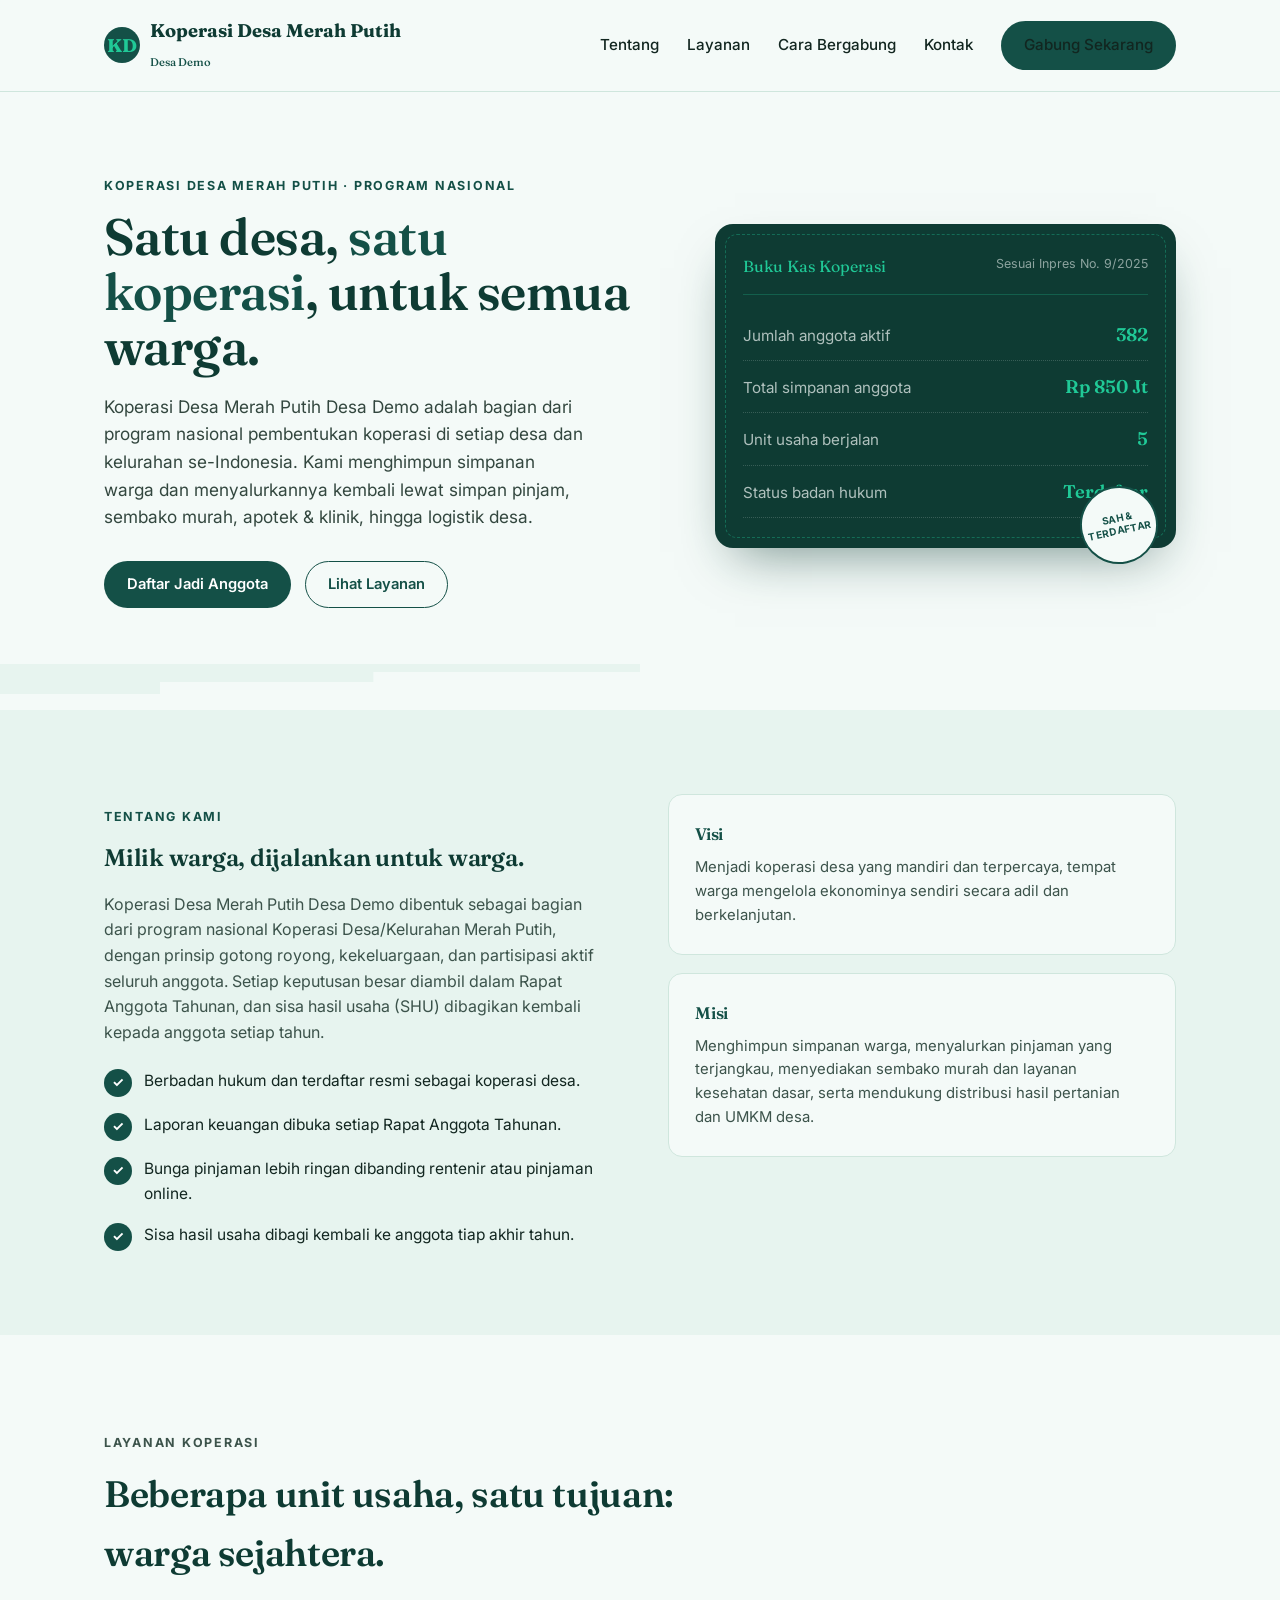
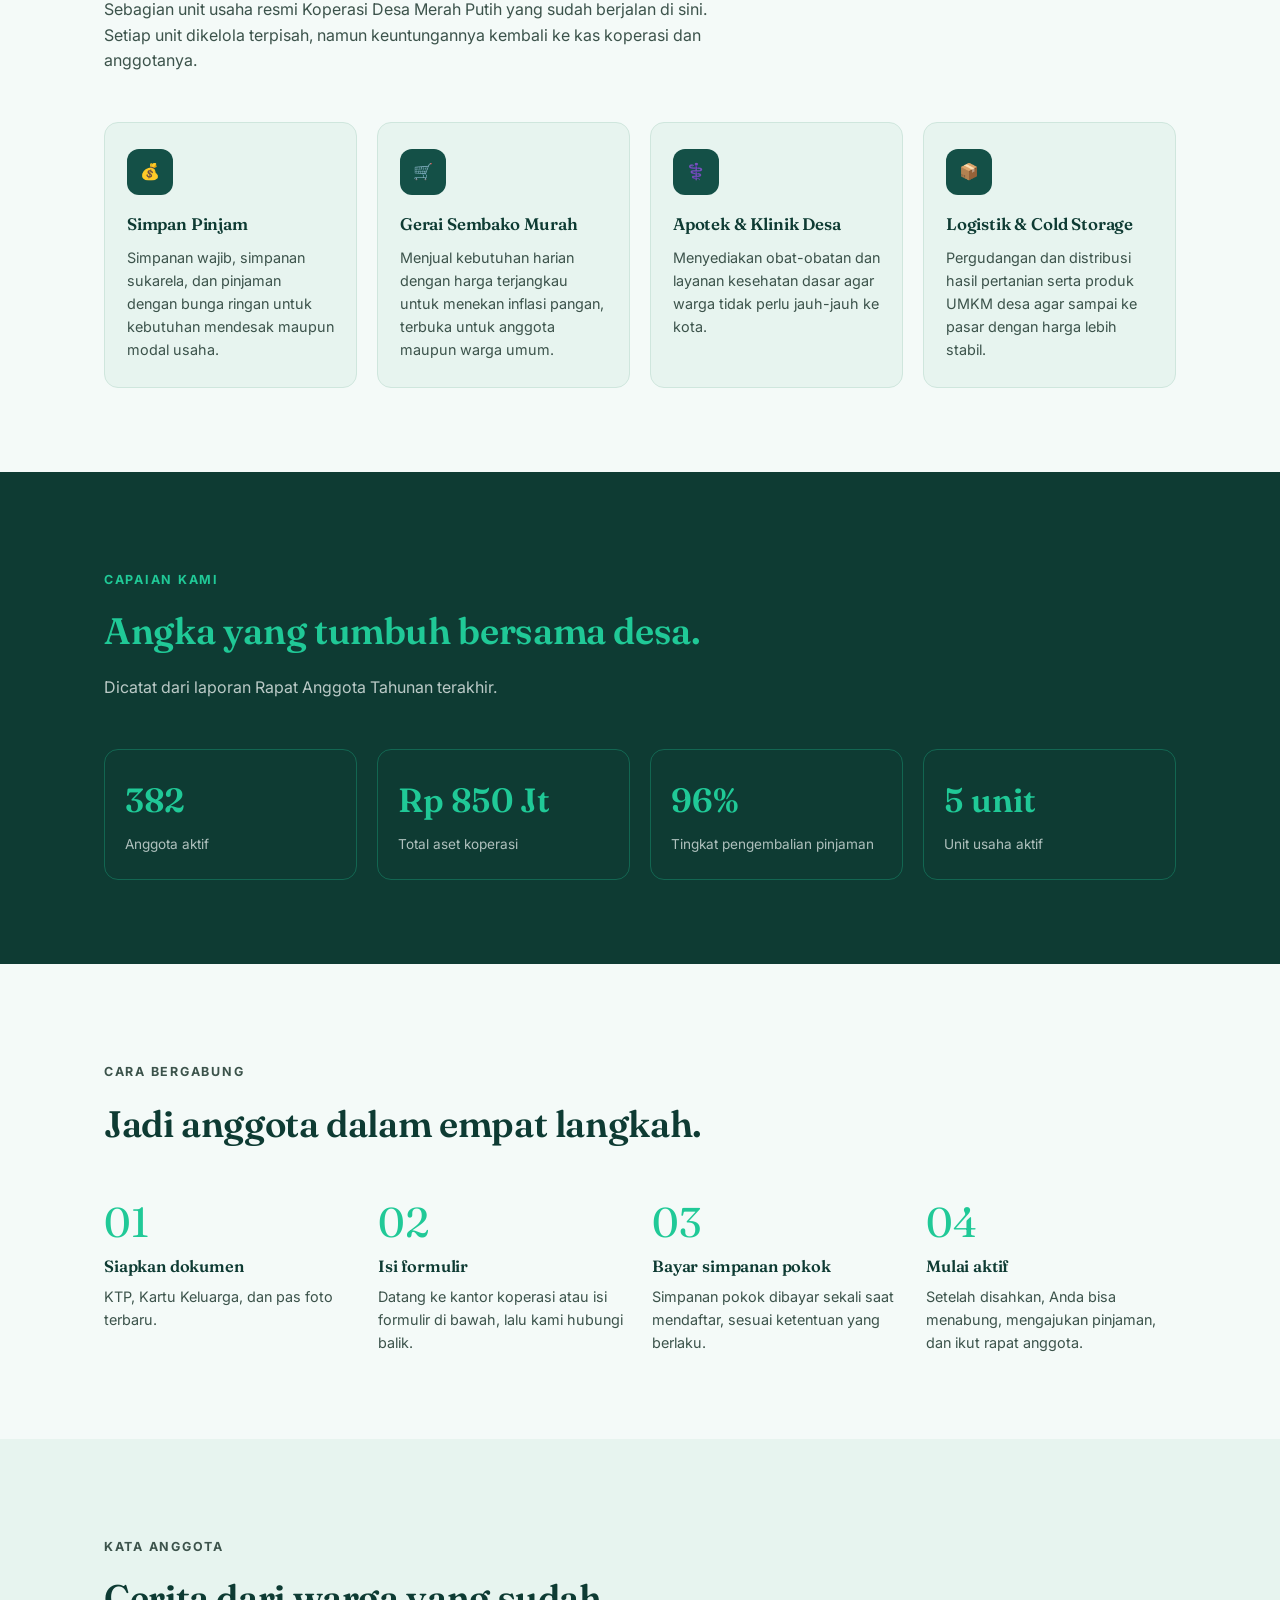
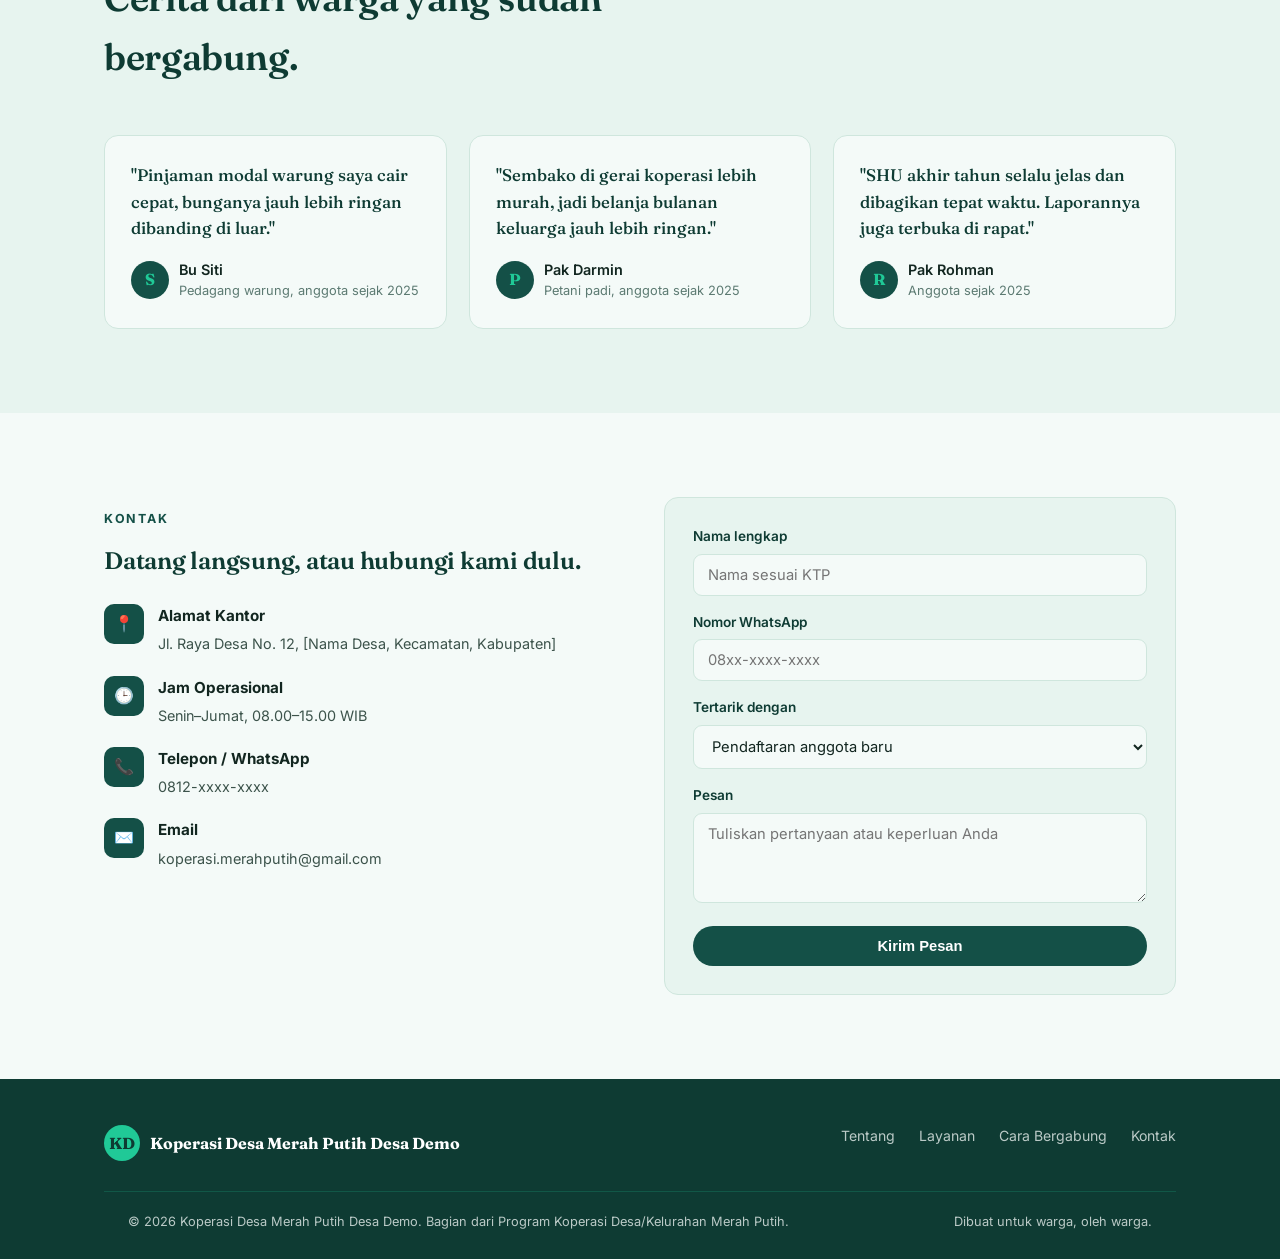
==== commit 7cf9e83c: "Add files via upload" ====
--- a/99.99.99.9999/koperasi/index.html
+++ b/99.99.99.9999/koperasi/index.html
@@ -290,7 +290,7 @@
   <div class="navbar wrap">
     <div class="brand">
       <span class="mark">KD</span>
-      <span>Koperasi Desa Merah Putih<br><small>[Nama Desa]</small></span>
+      <span>Koperasi Desa Merah Putih<br><small>Desa Demo</small></span>
     </div>
     <nav class="menu" id="menu">
       <a href="#tentang">Tentang</a>
@@ -308,7 +308,7 @@
     <div>
       <p class="eyebrow">Koperasi Desa Merah Putih · Program Nasional</p>
       <h1>Satu desa, <em>satu koperasi</em>, untuk semua warga.</h1>
-      <p class="lede">Koperasi Desa Merah Putih [Nama Desa] adalah bagian dari program nasional pembentukan koperasi di setiap desa dan kelurahan se-Indonesia. Kami menghimpun simpanan warga dan menyalurkannya kembali lewat simpan pinjam, sembako murah, apotek &amp; klinik, hingga logistik desa.</p>
+      <p class="lede">Koperasi Desa Merah Putih Desa Demo adalah bagian dari program nasional pembentukan koperasi di setiap desa dan kelurahan se-Indonesia. Kami menghimpun simpanan warga dan menyalurkannya kembali lewat simpan pinjam, sembako murah, apotek &amp; klinik, hingga logistik desa.</p>
       <div class="hero-cta">
         <a href="#kontak" class="btn btn-primary">Daftar Jadi Anggota</a>
         <a href="#layanan" class="btn btn-ghost">Lihat Layanan</a>
@@ -337,7 +337,7 @@
     <div>
       <p class="eyebrow">Tentang Kami</p>
       <h2>Milik warga, dijalankan untuk warga.</h2>
-      <p style="margin-top:14px;color:#3C534B;">Koperasi Desa Merah Putih [Nama Desa] dibentuk sebagai bagian dari program nasional Koperasi Desa/Kelurahan Merah Putih, dengan prinsip gotong royong, kekeluargaan, dan partisipasi aktif seluruh anggota. Setiap keputusan besar diambil dalam Rapat Anggota Tahunan, dan sisa hasil usaha (SHU) dibagikan kembali kepada anggota setiap tahun.</p>
+      <p style="margin-top:14px;color:#3C534B;">Koperasi Desa Merah Putih Desa Demo dibentuk sebagai bagian dari program nasional Koperasi Desa/Kelurahan Merah Putih, dengan prinsip gotong royong, kekeluargaan, dan partisipasi aktif seluruh anggota. Setiap keputusan besar diambil dalam Rapat Anggota Tahunan, dan sisa hasil usaha (SHU) dibagikan kembali kepada anggota setiap tahun.</p>
       <ul class="tentang-list">
         <li><span class="ico">✓</span><span>Berbadan hukum dan terdaftar resmi sebagai koperasi desa.</span></li>
         <li><span class="ico">✓</span><span>Laporan keuangan dibuka setiap Rapat Anggota Tahunan.</span></li>
@@ -513,7 +513,7 @@
 <footer>
   <div class="wrap">
     <div class="footer-grid">
-      <div class="footer-brand"><span class="mark" style="width:36px;height:36px;border-radius:50%;display:flex;align-items:center;justify-content:center;font-family:'Fraunces',serif;">KD</span> Koperasi Desa Merah Putih [Nama Desa]</div>
+      <div class="footer-brand"><span class="mark" style="width:36px;height:36px;border-radius:50%;display:flex;align-items:center;justify-content:center;font-family:'Fraunces',serif;">KD</span> Koperasi Desa Merah Putih Desa Demo</div>
       <div class="footer-links">
         <a href="#tentang">Tentang</a>
         <a href="#layanan">Layanan</a>
@@ -522,7 +522,7 @@
       </div>
     </div>
     <div class="wrap footer-bottom">
-      <span>© 2026 Koperasi Desa Merah Putih [Nama Desa]. Bagian dari Program Koperasi Desa/Kelurahan Merah Putih.</span>
+      <span>© 2026 Koperasi Desa Merah Putih Desa Demo. Bagian dari Program Koperasi Desa/Kelurahan Merah Putih.</span>
       <span>Dibuat untuk warga, oleh warga.</span>
     </div>
   </div>
